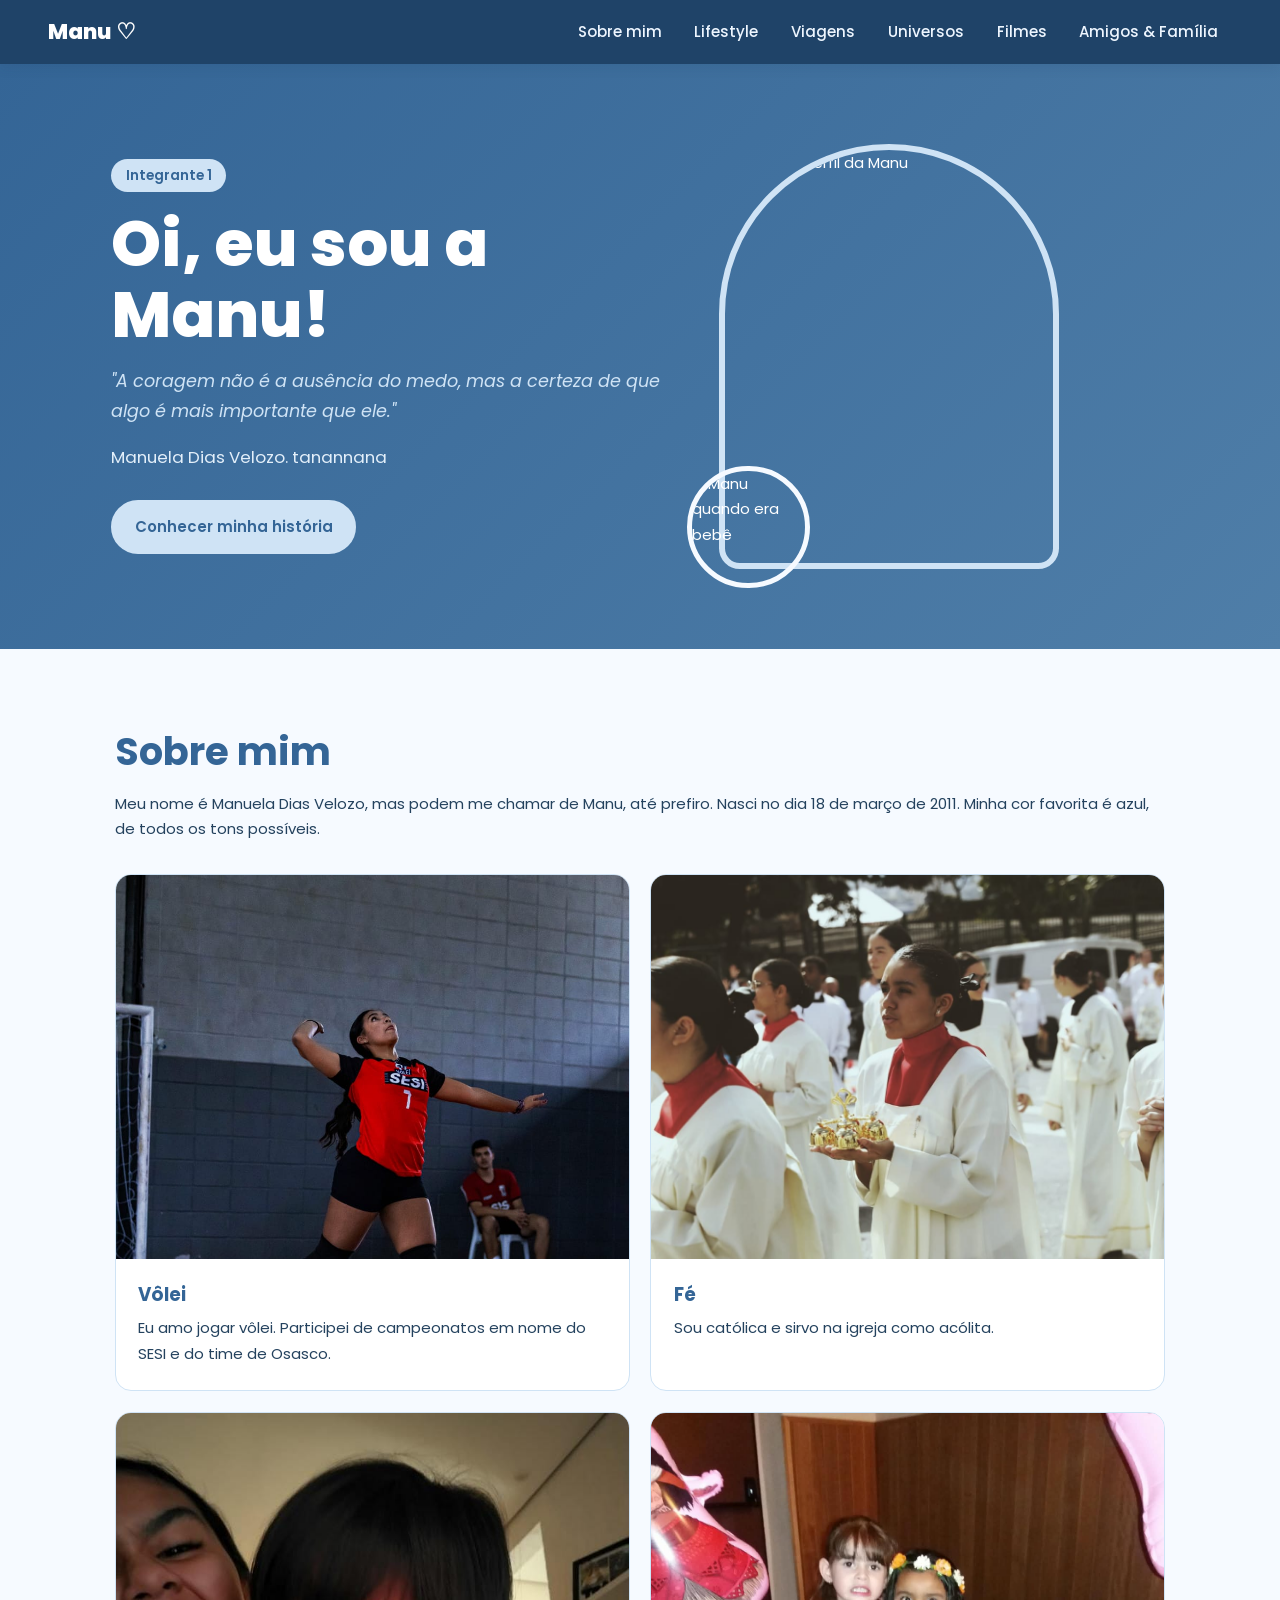
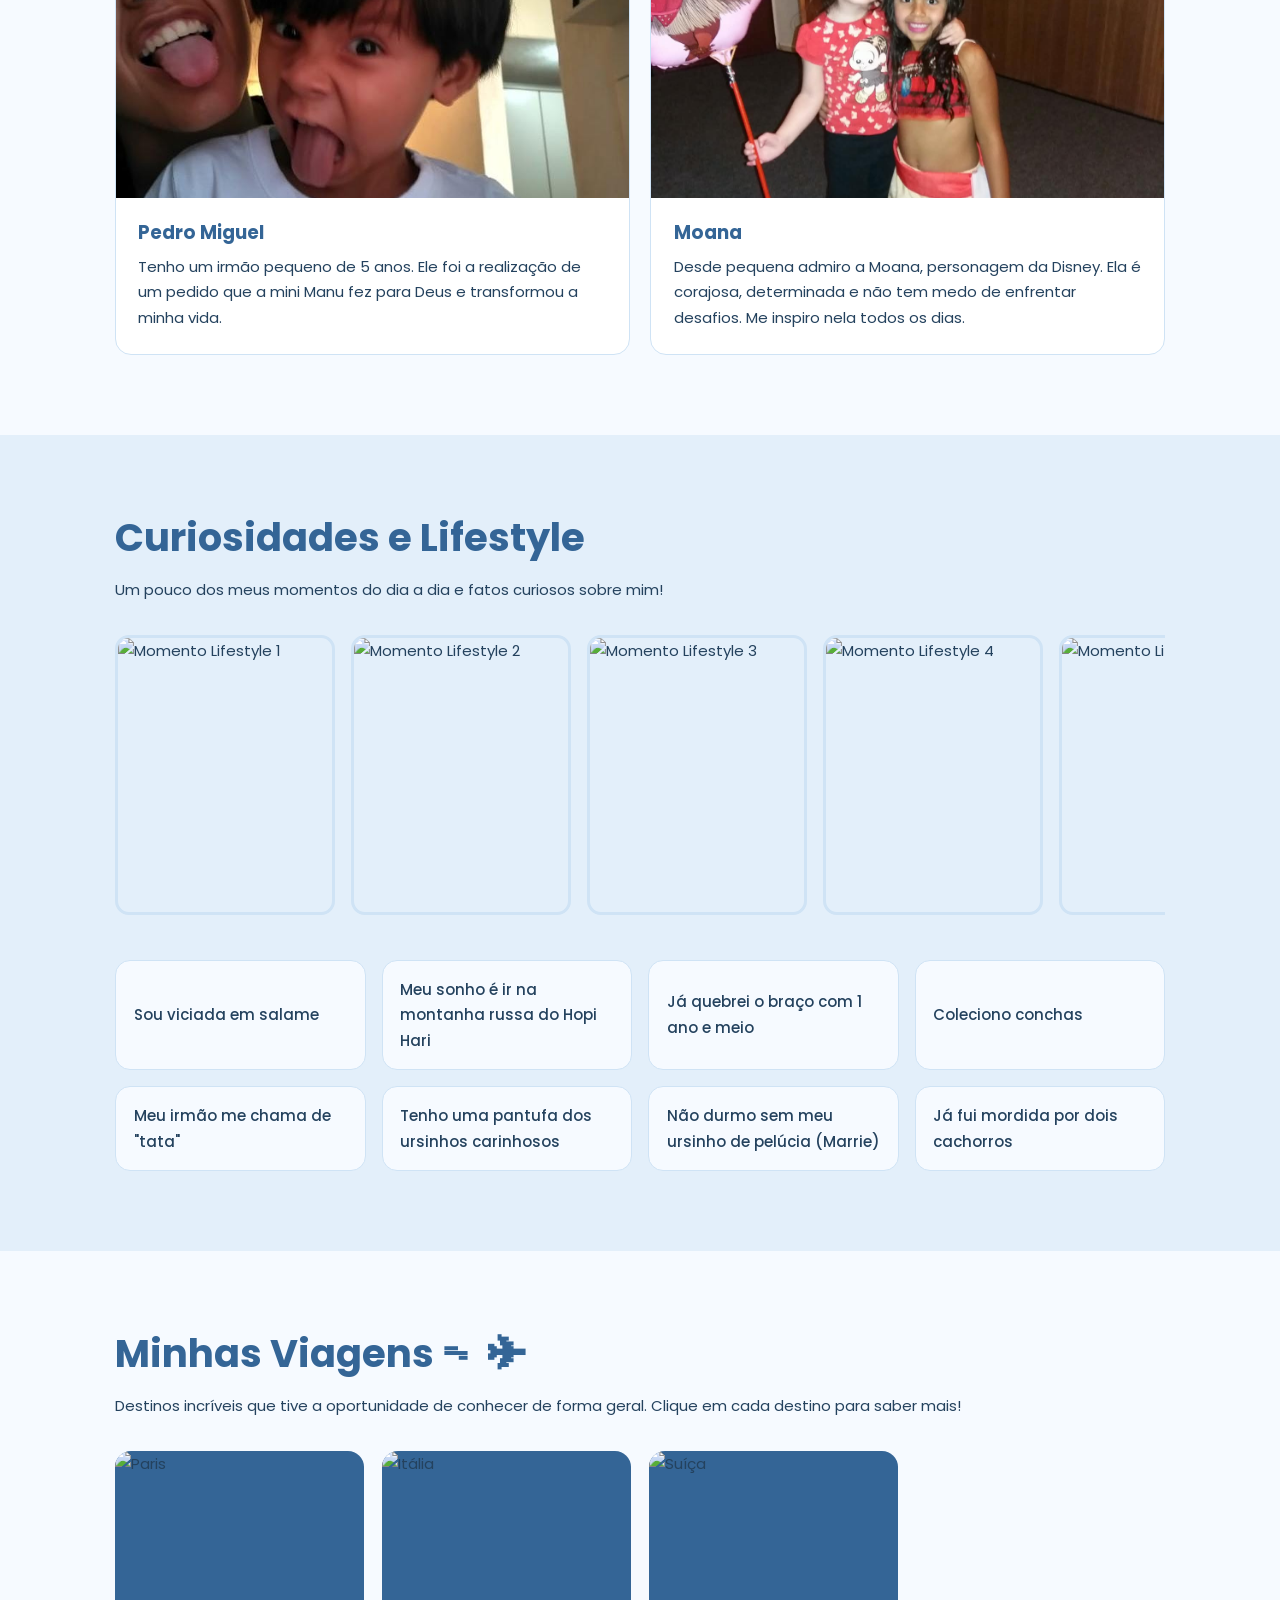
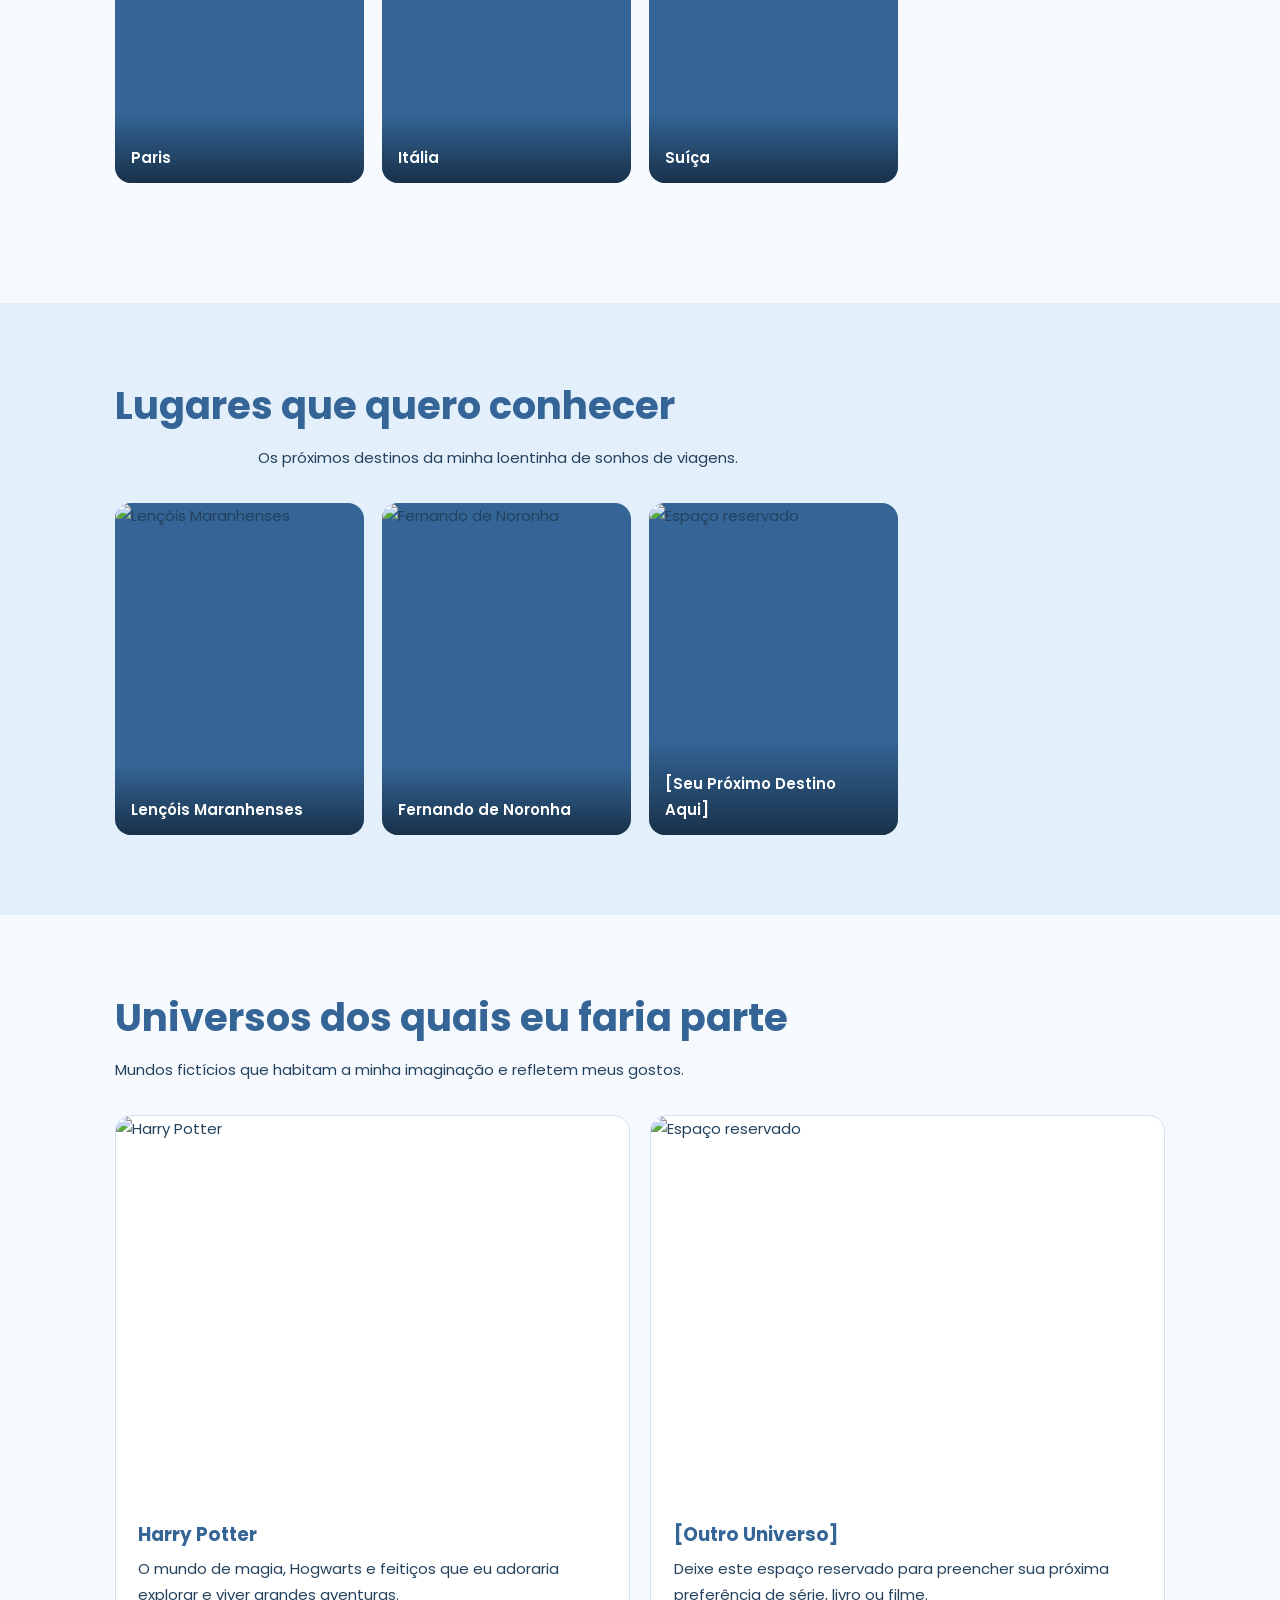
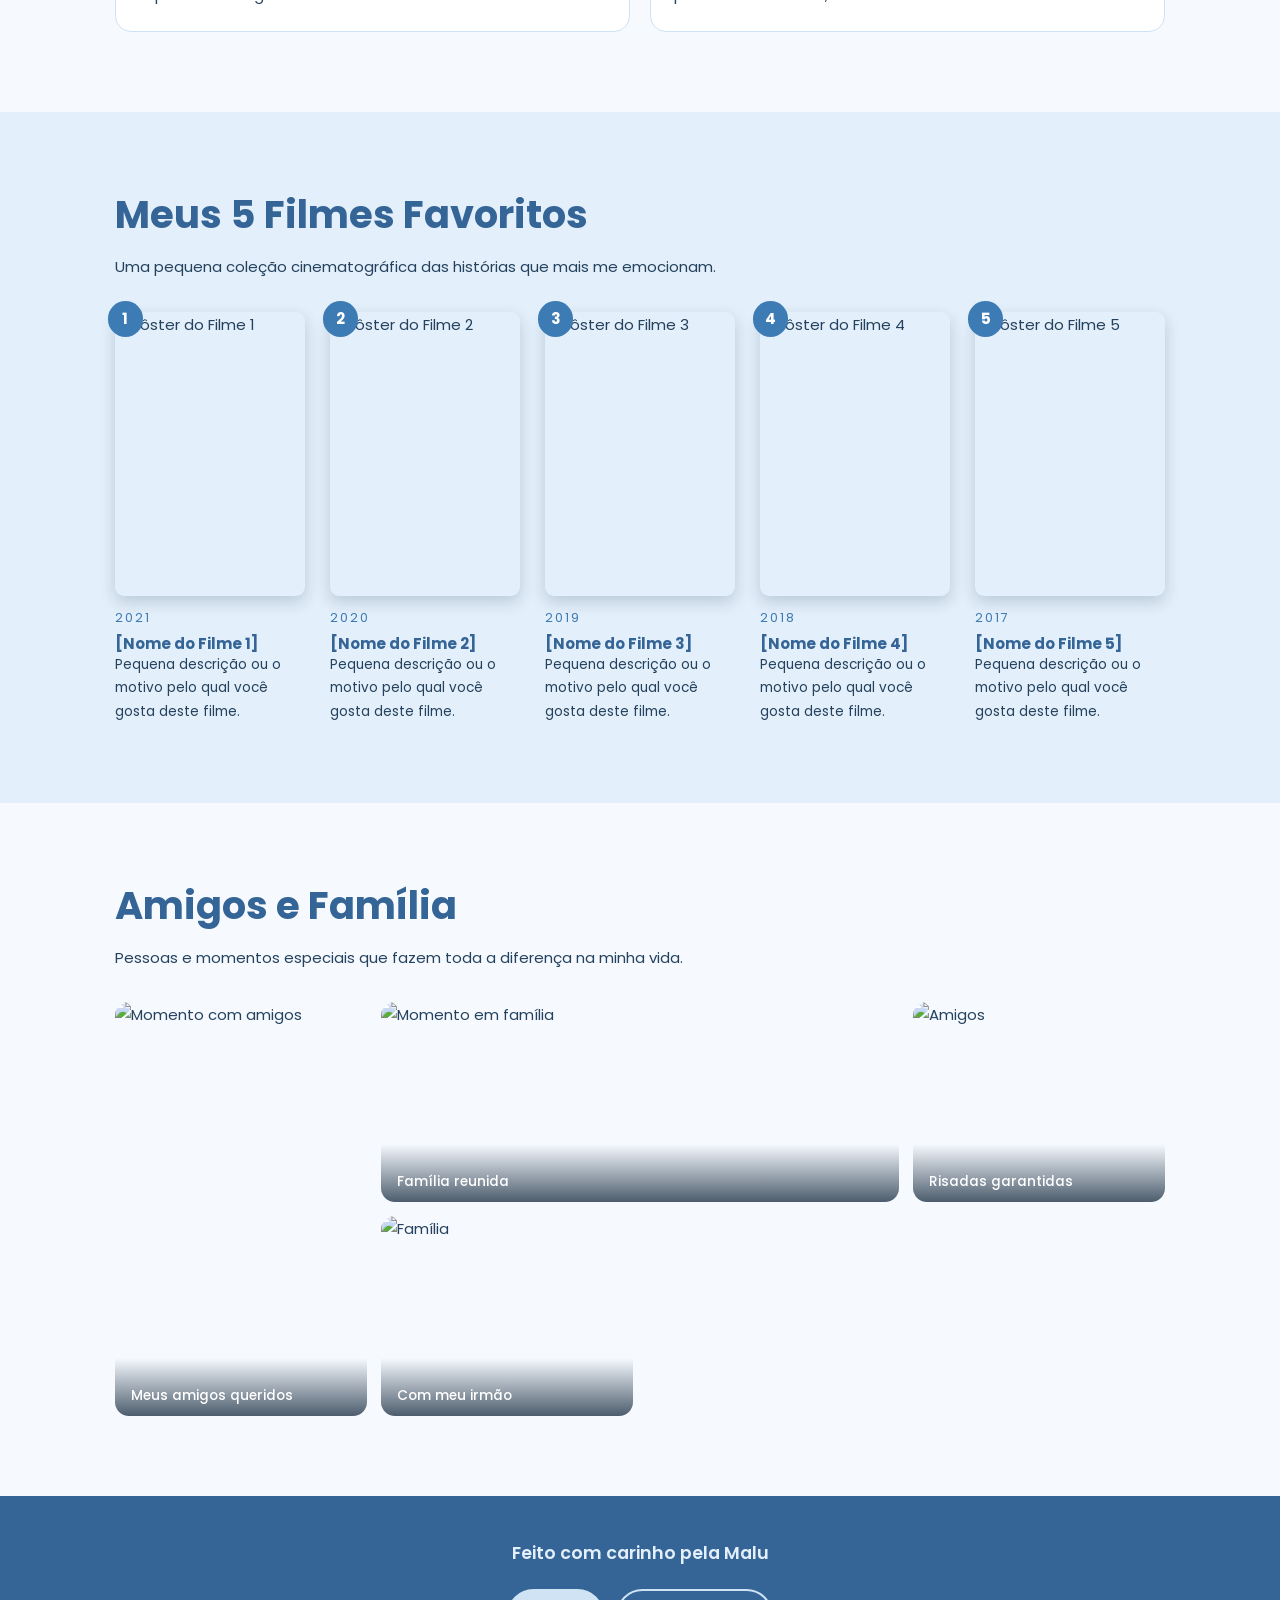
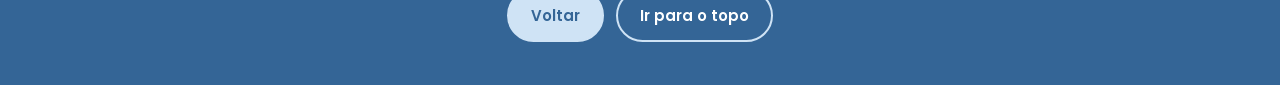
==== manu.html @ 45145fe4 "feat(criando_pagina_manu)" ====
<!DOCTYPE html>
<html lang="pt-br">
<head>
    <meta charset="UTF-8">
    <meta name="viewport" content="width=device-width, initial-scale=1.0">
    <link rel="icon" type="image/x-icon" href="favicon.png"/>
    <title>Manu</title>
    <link rel="preconnect" href="https://fonts.googleapis.com">
    <link rel="preconnect" href="https://fonts.gstatic.com" crossorigin>
    <link href="https://fonts.googleapis.com/css2?family=Poppins:wght@400;500;600;700;800&display=swap" rel="stylesheet">
    <link rel="stylesheet" href="manu.css">
</head>
    
<body>
    
<header class="topo">
    <a class="marca" href="#inicio">Manu ♡</a>
    <nav aria-label="Seções da página">
        <a href="#sobre">Sobre mim</a>
        <a href="#curiosidades">Lifestyle</a>
        <a href="#viagens">Viagens</a>
        <a href="#universos">Universos</a>
        <a href="#filmes">Filmes</a>
        <a href="#familia">Amigos & Família</a>
    </nav>
</header>
    
<main>
    
<!-- INÍCIO — APRESENTAÇÃO -->
<section class="hero" id="inicio">
    <div class="hero-texto">
        <p class="selo">Integrante 1</p>
        <h1>Oi, eu sou a Manu!</h1>
        <p class="frase">"A coragem não é a ausência do medo, mas a certeza de que algo é mais importante que ele."</p>
        <p class="lead">Manuela Dias Velozo. tanannana</p>
        <div class="botoes">
            <a class="btn" href="#sobre">Conhecer minha história</a>
        </div>
    </div>
    <div class="hero-fotos">
        <img class="foto-arco" src="imagens_manu/perfil.jpeg" alt="Foto de perfil da Manu"/>
        <img class="foto-redonda" src="imagens_manu/baby.jpeg" alt="Manu quando era bebê"/>
    </div>
</section>
    
<!-- SOBRE MIM -->
<section id="sobre">
    <h2>Sobre mim</h2>
    <p class="intro">Meu nome é Manuela Dias Velozo, mas podem me chamar de Manu, até prefiro. Nasci no dia 18 de março de 2011. Minha cor favorita é azul, de todos os tons possíveis.</p>
    
    <div class="historias">
        <article class="historia">
            <img src="imagens/volei.jpeg" alt="Manu jogando vôlei" loading="lazy"/>
            <div>
                <h3>Vôlei</h3>
                <p>Eu amo jogar vôlei. Participei de campeonatos em nome do SESI e do time de Osasco.</p>
            </div>
        </article>
    
        <article class="historia">
            <img src="imagens/pastoral.jpeg" alt="Manu na igreja" loading="lazy"/>
            <div>
                <h3>Fé</h3>
                <p>Sou católica e sirvo na igreja como acólita.</p>
            </div>
        </article>
    
        <article class="historia">
            <img src="imagens/pedro.jpeg" alt="Pedro Miguel, irmão da Manu" loading="lazy"/>
            <div>
                <h3>Pedro Miguel</h3>
                <p>Tenho um irmão pequeno de 5 anos. Ele foi a realização de um pedido que a mini Manu fez para Deus e transformou a minha vida.</p>
            </div>
        </article>
    
        <article class="historia">
            <img src="imagens/moana.jpeg" alt="Moana, personagem da Disney" loading="lazy"/>
            <div>
                <h3>Moana</h3>
                <p>Desde pequena admiro a Moana, personagem da Disney. Ela é corajosa, determinada e não tem medo de enfrentar desafios. Me inspiro nela todos os dias.</p>
            </div>
        </article>
    </div>
</section>
    
<!-- CURIOSIDADES E LIFESTYLE -->
<section id="curiosidades" class="faixa">
    <h2>Curiosidades e Lifestyle</h2>
    <p class="intro">Um pouco dos meus momentos do dia a dia e fatos curiosos sobre mim!</p>

    <!-- Galeria estilo faixa horizontal espontânea -->
    <div class="faixa-lifestyle">
        <img src="imagens/lifestyle/foto1.jpeg" alt="Momento Lifestyle 1" loading="lazy">
        <img src="imagens/lifestyle/foto2.jpeg" alt="Momento Lifestyle 2" loading="lazy">
        <img src="imagens/lifestyle/foto3.jpeg" alt="Momento Lifestyle 3" loading="lazy">
        <img src="imagens/lifestyle/foto4.jpeg" alt="Momento Lifestyle 4" loading="lazy">
        <img src="imagens/lifestyle/foto5.jpeg" alt="Momento Lifestyle 5" loading="lazy">
    </div>

    <ul class="curiosidades" style="margin-top: 2rem;">
        <li>Sou viciada em salame</li>
        <li>Meu sonho é ir na montanha russa do Hopi Hari</li>
        <li>Já quebrei o braço com 1 ano e meio</li>
        <li>Coleciono conchas</li>
        <li>Meu irmão me chama de "tata"</li>
        <li>Tenho uma pantufa dos ursinhos carinhosos</li>
        <li>Não durmo sem meu ursinho de pelúcia (Marrie)</li>
        <li>Já fui mordida por dois cachorros</li>
    </ul>
</section>
    
<!-- MINHAS VIAGENS -->
<section id="viagens">
    <h2>Minhas Viagens ᯓ ✈︎</h2>
    <p class="intro">Destinos incríveis que tive a oportunidade de conhecer de forma geral. Clique em cada destino para saber mais!</p>

    <div class="p-quero" style="display: grid; margin-bottom: 2.5rem;">
        <a class="lugar" href="https://pt.wikipedia.org/wiki/Paris" target="_blank" rel="noopener">
            <img src="imagens/viagens/paris.jpeg" alt="Paris" loading="lazy"/>
            <span>Paris</span>
        </a>
        <a class="lugar" href="https://pt.wikipedia.org/wiki/It%C3%A1lia" target="_blank" rel="noopener">
            <img src="imagens/viagens/italia.jpeg" alt="Itália" loading="lazy"/>
            <span>Itália</span>
        </a>
        <a class="lugar" href="https://pt.wikipedia.org/wiki/Su%C3%AD%C3%A7a" target="_blank" rel="noopener">
            <img src="imagens/viagens/suica.jpeg" alt="Suíça" loading="lazy"/>
            <span>Suíça</span>
        </a>
    </div>
</section>

<!-- LUGARES QUE QUERO CONHECER -->
<section id="desejos" class="faixa">
    <h2>Lugares que quero conhecer</h2>
    <p class="intro">Os próximos destinos da minha loentinha de sonhos de viagens.</p>

    <div class="p-quero" style="display: grid;">
        <a class="lugar" href="https://www.penaestrada.blog.br/onde-ficar-nos-lencois-maranhenses/" target="_blank" rel="noopener">
            <img src="https://www.penaestrada.blog.br/wp-content/webp-express/webp-images/uploads/2017/09/lencois-maranhenses.jpg.webp" alt="Lençóis Maranhenses" loading="lazy"/>
            <span>Lençóis Maranhenses</span>
        </a>
        <a class="lugar" href="https://pt.wikipedia.org/wiki/Fernando_de_Noronha" target="_blank" rel="noopener">
            <img src="https://blog.atalaianoronha.com.br/assets/uploads/2018/12/istock-1302338178-1-1024x683.jpg" alt="Fernando de Noronha" loading="lazy"/>
            <span>Fernando de Noronha</span>
        </a>
        <!-- Espaço reservado para novos lugares desejados -->
        <a class="lugar" href="#" target="_blank" rel="noopener">
            <img src="imagens/placeholder.jpeg" alt="Espaço reservado" loading="lazy"/>
            <span>[Seu Próximo Destino Aqui]</span>
        </a>
    </div>
</section>

<!-- UNIVERSOS DOS QUAIS EU FARIA PARTE -->
<section id="universos">
    <h2>Universos dos quais eu faria parte</h2>
    <p class="intro">Mundos fictícios que habitam a minha imaginação e refletem meus gostos.</p>

    <div class="historias">
        <article class="historia">
            <img src="imagens/universos/harrypotter.jpeg" alt="Harry Potter" loading="lazy"/>
            <div>
                <h3>Harry Potter</h3>
                <p>O mundo de magia, Hogwarts e feitiços que eu adoraria explorar e viver grandes aventuras.</p>
            </div>
        </article>
        <!-- Espaço reservado para outro universo -->
        <article class="historia">
            <img src="imagens/placeholder.jpeg" alt="Espaço reservado" loading="lazy"/>
            <div>
                <h3>[Outro Universo]</h3>
                <p>Deixe este espaço reservado para preencher sua próxima preferência de série, livro ou filme.</p>
            </div>
        </article>
    </div>
</section>

<!-- MEUS CINCO FILMES FAVORITOS -->
<section id="filmes" class="faixa">
    <h2>Meus 5 Filmes Favoritos</h2>
    <p class="intro">Uma pequena coleção cinematográfica das histórias que mais me emocionam.</p>

    <ol class="filmes">
        <li>
            <img src="https://m.media-amazon.com/images/I/61y5iLUKS3L.jpg" alt="Pôster do Filme 1" loading="lazy"/>
            <em>2021</em>
            <strong>[Nome do Filme 1]</strong>
            <p>Pequena descrição ou o motivo pelo qual você gosta deste filme.</p>
        </li>
        <li>
            <img src="https://m.media-amazon.com/images/I/813WvRoZ0HL._UF1000,1000_QL80_.jpg" alt="Pôster do Filme 2" loading="lazy"/>
            <em>2020</em>
            <strong>[Nome do Filme 2]</strong>
            <p>Pequena descrição ou o motivo pelo qual você gosta deste filme.</p>
        </li>
        <li>
            <img src="https://m.media-amazon.com/images/I/91r5G8RxqfL.jpg" alt="Pôster do Filme 3" loading="lazy"/>
            <em>2019</em>
            <strong>[Nome do Filme 3]</strong>
            <p>Pequena descrição ou o motivo pelo qual você gosta deste filme.</p>
        </li>
        <li>
            <img src="https://m.media-amazon.com/images/I/81w-GCfqtjL._AC_UF1000,1000_QL80_.jpg" alt="Pôster do Filme 4" loading="lazy"/>
            <em>2018</em>
            <strong>[Nome do Filme 4]</strong>
            <p>Pequena descrição ou o motivo pelo qual você gosta deste filme.</p>
        </li>
        <li>
            <img src="https://m.media-amazon.com/images/I/81ql6xkkliL._AC_UF1000,1000_QL80_.jpg" alt="Pôster do Filme 5" loading="lazy"/>
            <em>2017</em>
            <strong>[Nome do Filme 5]</strong>
            <p>Pequena descrição ou o motivo pelo qual você gosta deste filme.</p>
        </li>
    </ol>
</section>

<!-- MEUS AMIGOS E MINHA FAMÍLIA -->
<section id="familia">
    <h2>Amigos e Família</h2>
    <p class="intro">Pessoas e momentos especiais que fazem toda a diferença na minha vida.</p>

    <div class="galeria">
        <figure class="alta">
            <img src="imagens/familia/amigos1.jpeg" alt="Momento com amigos" loading="lazy">
            <figcaption>Meus amigos queridos</figcaption>
        </figure>
        <figure class="larga">
            <img src="imagens/familia/familia1.jpeg" alt="Momento em família" loading="lazy">
            <figcaption>Família reunida</figcaption>
        </figure>
        <figure>
            <img src="imagens/familia/amigos2.jpeg" alt="Amigos" loading="lazy">
            <figcaption>Risadas garantidas</figcaption>
        </figure>
        <figure>
            <img src="imagens/familia/familia2.jpeg" alt="Família" loading="lazy">
            <figcaption>Com meu irmão</figcaption>
        </figure>
    </div>
</section>
    
</main>
    
<footer class="rodape">
    <p>Feito com carinho pela Malu</p>
    <div class="botoes">
        <a class="btn" href="index.html">Voltar</a>
        <a class="btn btn-claro" href="#inicio">Ir para o topo</a>
    </div>
</footer>
    
</body>
</html>
---- manu.css ----
/* ===== Cores e configurações gerais ===== */
/* Para mudar as cores do site, edite só as variáveis abaixo */
:root {
    --azul-escuro: #346596;
    --azul: #3d7bb5;
    --azul-medio: #8fbbe3;
    --azul-claro: #e3effa;
    --fundo: #f6faff;
    --branco: #ffffff;
    --texto: #24425e;
    --detalhe: #cfe3f5;
    --areia: #e9c9b0;
}

* {
    box-sizing: border-box;
    margin: 0;
    padding: 0;
}

html {
    scroll-behavior: smooth;
    scroll-padding-top: 85px;
}

body {
    font-family: "Poppins", sans-serif;
    font-size: 15px;
    line-height: 1.7;
    color: var(--texto);
    background: var(--fundo);
}

img {
    display: block;
    max-width: 100%;
}

a {
    color: inherit;
}

:focus-visible {
    outline: 3px solid var(--azul);
    outline-offset: 3px;
}

/* ===== Menu do topo ===== */
.topo {
    position: sticky;
    top: 0;
    z-index: 10;
    display: flex;
    justify-content: space-between;
    align-items: center;
    gap: 1rem;
    flex-wrap: wrap;
    padding: .8rem clamp(1rem, 5vw, 3rem);
    background: rgba(22, 60, 98, 0.96);
    box-shadow: 0 3px 12px rgba(31, 61, 92, .12);
}

.marca {
    font-weight: 800;
    font-size: 1.35rem;
    color: var(--branco);
    text-decoration: none;
}

.topo nav {
    display: flex;
    gap: .35rem;
    flex-wrap: wrap;
}

.topo nav a {
    color: #eef6ff;
    text-decoration: none;
    font-weight: 500;
    padding: .4rem .85rem;
    border-radius: 999px;
    transition: background .2s, color .2s;
}

.topo nav a:hover {
    background: var(--azul-claro);
    color: var(--azul-escuro);
}

/* ===== Estrutura das seções ===== */
section {
    padding: clamp(3rem, 7vw, 5rem) clamp(1rem, 6vw, 4rem);
}

section > * {
    max-width: 1050px;
    margin-left: auto;
    margin-right: auto;
}

h2 {
    color: var(--azul-escuro);
    font-size: clamp(1.8rem, 4vw, 2.4rem);
    line-height: 1.2;
    margin-bottom: 1rem;
    font-weight: 700;
}

h3 {
    color: var(--azul-escuro);
    font-size: 1.15rem;
    margin-bottom: .35rem;
}

.intro {
    max-width: 85ch;
    margin-bottom: 2rem;
}

.faixa {
    background: var(--azul-claro);
}

/* ===== Botões ===== */
.botoes {
    display: flex;
    gap: .8rem;
    flex-wrap: wrap;
}

.btn {
    display: inline-block;
    text-decoration: none;
    font-weight: 600;
    padding: .75rem 1.35rem;
    border-radius: 999px;
    background: var(--azul);
    color: var(--branco);
    border: 2px solid var(--azul);
    transition: transform .15s, background .2s, color .2s;
}

.btn:hover {
    background: var(--azul-escuro);
    border-color: var(--azul-escuro);
    transform: translateY(-2px);
}

.btn:active {
    transform: translateY(0);
}

.btn-claro {
    background: transparent;
    color: var(--branco);
    border-color: var(--detalhe);
}

.btn-claro:hover {
    background: var(--branco);
    color: var(--azul-escuro);
    border-color: var(--branco);
}

/* ===== Apresentação inicial ===== */
.hero {
    display: grid;
    grid-template-columns: 1.1fr .9fr;
    align-items: center;
    gap: 3rem;
    max-width: none;
    background: linear-gradient(135deg, var(--azul-escuro), #4f7ea8);
    color: var(--branco);
    min-height: 470px;
}

.hero > * {
    margin: 0;
    max-width: none;
}

.hero-texto {
    max-width: 560px;
    margin-left: auto;
}

.selo {
    display: inline-block;
    font-weight: 600;
    font-size: .85rem;
    background: var(--detalhe);
    color: var(--azul-escuro);
    padding: .3rem .9rem;
    border-radius: 999px;
    margin-bottom: 1rem;
}

.hero h1 {
    font-size: clamp(2.4rem, 6vw, 4rem);
    font-weight: 800;
    line-height: 1.12;
    margin-bottom: 1rem;
}

.frase {
    font-size: 1.1rem;
    font-style: italic;
    margin-bottom: 1rem;
    color: var(--detalhe);
}

.lead {
    font-size: 1.05rem;
    color: #e3effa;
    margin-bottom: 1.8rem;
    max-width: 48ch;
}

.hero .btn {
    background: var(--detalhe);
    border-color: var(--detalhe);
    color: var(--azul-escuro);
}

.hero .btn:hover {
    background: var(--branco);
    border-color: var(--branco);
}

.hero-fotos {
    position: relative;
    width: min(100%, 340px);
    margin-right: auto;
}

.foto-arco {
    width: 100%;
    aspect-ratio: 4 / 5;
    object-fit: cover;
    border-radius: 180px 180px 22px 22px;
    border: 6px solid var(--detalhe);
}

.foto-redonda {
    position: absolute;
    left: -2rem;
    bottom: -1.2rem;
    width: 36%;
    aspect-ratio: 1;
    object-fit: cover;
    border-radius: 50%;
    border: 5px solid var(--fundo);
    transition: transform .3s;
}

.foto-redonda:hover {
    transform: scale(1.12) rotate(-4deg);
}

/* ===== Quem sou eu ===== */

#sobre h2 {
    text-align: left;
}

#sobre .intro {
    max-width: 1050px;
    margin: 0 auto 2rem;
}

#universos h2 {
    text-align: left;
}

#universos .intro {
    max-width: 1050px;
    margin: 0 auto 2rem;
}

.historias {
    display: grid;
    grid-template-columns: repeat(2, 1fr);
    gap: 1.3rem;
}

.historia {
    display: flex;
    flex-direction: column;
    background: var(--branco);
    border-radius: 16px;
    overflow: hidden;
    border: 1px solid var(--detalhe);
    transition: transform .2s, box-shadow .2s;
}

.historia:hover {
    transform: translateY(-4px);
    box-shadow: 0 9px 22px rgba(31, 61, 92, .12);
}

.historia img {
    width: 100%;
    aspect-ratio: 4 / 3;
    object-fit: cover;
    object-position: center 30%;
}

.historia div {
    padding: 1.2rem 1.4rem 1.5rem;
}

/* ===== Curiosidades ===== */

#curiosidades h2 {
    text-align: left;
}

#curiosidades .intro {
    max-width: 1050px;
    margin: 0 auto 2rem;
}

.curiosidades {
    list-style: none;
    display: grid;
    grid-template-columns: repeat(auto-fit, minmax(230px, 1fr));
    gap: 1rem;
}

.curiosidades li {
    display: flex;
    align-items: center;
    gap: .8rem;
    background: var(--fundo);
    border: 1px solid var(--detalhe);
    border-radius: 15px;
    padding: 1rem 1.1rem;
    font-weight: 500;
    transition: transform .2s, background .2s;
}

.curiosidades li:hover {
    transform: translateY(-3px);
    background: var(--branco);
}

.curiosidades span {
    font-size: 1.5rem;
    line-height: 1;
}

/* ===== Lifestyle (Faixa horizontal rolável) ===== */
.faixa-lifestyle {
    display: flex;
    gap: 1rem;
    overflow-x: auto;
    padding-bottom: .8rem;
    scroll-snap-type: x mandatory;
}

.faixa-lifestyle img {
    flex: 0 0 220px;
    height: 280px;
    object-fit: cover;
    border-radius: 14px;
    border: 3px solid var(--detalhe);
    scroll-snap-align: start;
    transition: transform .3s;
}

.faixa-lifestyle img:hover {
    transform: scale(1.03);
}

/* ===== Lugares e Viagens ===== */

#viagens h2 {
    text-align: left;
}

#viagens .intro {
    max-width: 1050px;
    margin: 0 auto 2rem;
}

.p-quero {
    display: grid;
    grid-template-columns: repeat(auto-fill, minmax(210px, 1fr));
    gap: 1.1rem;
}

.lugar {
    position: relative;
    overflow: hidden;
    aspect-ratio: 3 / 4;
    border-radius: 16px;
    background: var(--azul-escuro);
    text-decoration: none;
}

.lugar img {
    width: 100%;
    height: 100%;
    object-fit: cover;
    transition: transform .4s;
}

.lugar span {
    position: absolute;
    left: 0;
    right: 0;
    bottom: 0;
    padding: 2rem 1rem .8rem;
    background: linear-gradient(transparent, rgba(20, 40, 60, .85));
    color: var(--branco);
    font-weight: 600;
}

.lugar:hover img {
    transform: scale(1.08);
}

/* ===== Filmes ===== */

#filmes h2 {
    text-align: left;
}

#filmes .intro {
    max-width: 1050px;
    margin: 0 auto 2rem;
}

.filmes {
    list-style: none;
    counter-reset: filme;
    display: grid;
    grid-template-columns: repeat(auto-fit, minmax(170px, 1fr));
    gap: 1.6rem;
}

.filmes li {
    counter-increment: filme;
    position: relative;
}

.filmes li::before {
    content: counter(filme);
    position: absolute;
    top: -.65rem;
    left: -.45rem;
    z-index: 2;
    width: 2.2rem;
    height: 2.2rem;
    display: grid;
    place-items: center;
    background: var(--azul);
    color: var(--branco);
    font-weight: 700;
    border-radius: 50%;
}

.filmes img {
    width: 100%;
    aspect-ratio: 2 / 3;
    object-fit: cover;
    border-radius: 9px;
    margin-bottom: .7rem;
    box-shadow: 0 6px 15px rgba(31, 61, 92, .2);
    transition: transform .25s, box-shadow .25s;
}

.filmes li:hover img {
    transform: translateY(-6px) rotate(-1deg);
    box-shadow: 0 12px 22px rgba(31, 61, 92, .25);
}

.filmes strong {
    display: block;
    color: var(--azul-escuro);
    line-height: 1.3;
}

.filmes em {
    display: block;
    font-size: .8rem;
    font-style: normal;
    letter-spacing: 2px;
    color: var(--azul);
    margin-bottom: .3rem;
}

.filmes p {
    font-size: .85rem;
}

/* ===== Galeria: amigos e família ===== */

#familia h2 {
    text-align: left;
}

#familia .intro {
    max-width: 1050px;
    margin: 0 auto 2rem;
}

.galeria {
    display: grid;
    grid-template-columns: repeat(4, 1fr);
    grid-auto-rows: 200px;
    grid-auto-flow: dense;
    gap: 14px;
}

.galeria figure {
    position: relative;
    overflow: hidden;
    border-radius: 14px;
}

.galeria .alta  { grid-row: span 2; }
.galeria .larga { grid-column: span 2; }

.galeria img {
    width: 100%;
    height: 100%;
    object-fit: cover;
    transition: transform .5s;
}

.galeria figure:hover img {
    transform: scale(1.05);
}

.galeria figcaption {
    position: absolute;
    left: 0;
    right: 0;
    bottom: 0;
    padding: 1.6rem 1rem .6rem;
    font-size: .85rem;
    font-weight: 500;
    color: var(--branco);
    background: linear-gradient(transparent, rgba(20, 40, 60, .75));
}

/* ===== Rodapé ===== */
.rodape {
    background: var(--azul-escuro);
    color: #e3effa;
    text-align: center;
    padding: 2.7rem 1rem;
}

.rodape p {
    font-size: 1.1rem;
    font-weight: 600;
    margin-bottom: 1.2rem;
}

.rodape .botoes {
    justify-content: center;
}

.rodape .btn {
    background: var(--detalhe);
    border-color: var(--detalhe);
    color: var(--azul-escuro);
}

.rodape .btn:hover {
    background: var(--branco);
    border-color: var(--branco);
}

.rodape .btn-claro {
    background: transparent;
    color: var(--branco);
    border-color: var(--detalhe);
}

.rodape .btn-claro:hover {
    background: var(--branco);
    color: var(--azul-escuro);
}

/* ===== Ajustes para tablet e celular ===== */
@media (max-width: 900px) {
    .galeria {
        grid-template-columns: repeat(3, 1fr);
    }
}

@media (max-width: 760px) {
    .hero {
        grid-template-columns: 1fr;
        text-align: center;
        gap: 3rem;
    }

    .hero-texto {
        margin: 0 auto;
    }

    .lead {
        margin-left: auto;
        margin-right: auto;
    }

    .hero .botoes {
        justify-content: center;
    }

    .hero-fotos {
        margin: 0 auto;
        width: min(80%, 290px);
    }

    .foto-redonda {
        left: -1rem;
    }

    .historias {
        grid-template-columns: 1fr;
    }

    .topo {
        justify-content: center;
    }

    .topo nav {
        justify-content: center;
    }

    .galeria {
        grid-template-columns: repeat(2, 1fr);
        grid-auto-rows: 170px;
    }
}

@media (prefers-reduced-motion: reduce) {
    html {
        scroll-behavior: auto;
    }

    * {
        transition: none !important;
    }
}
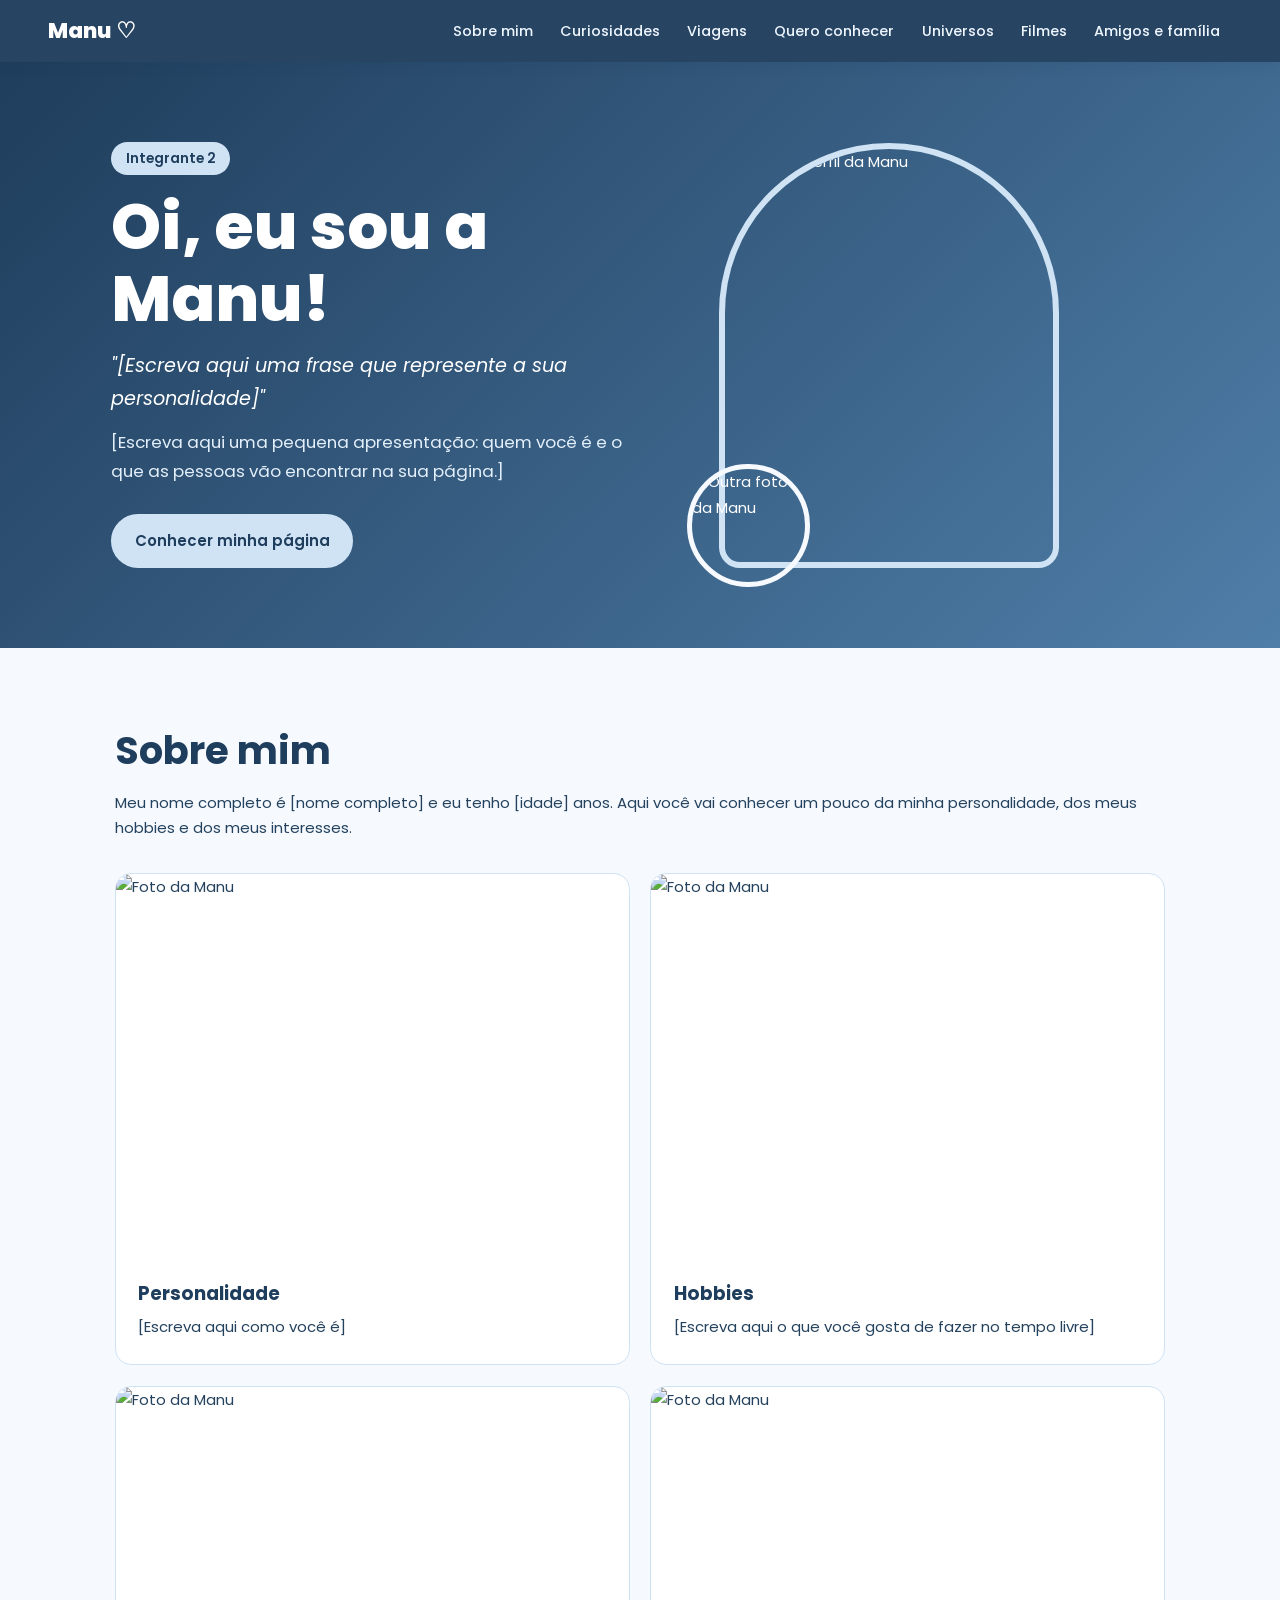
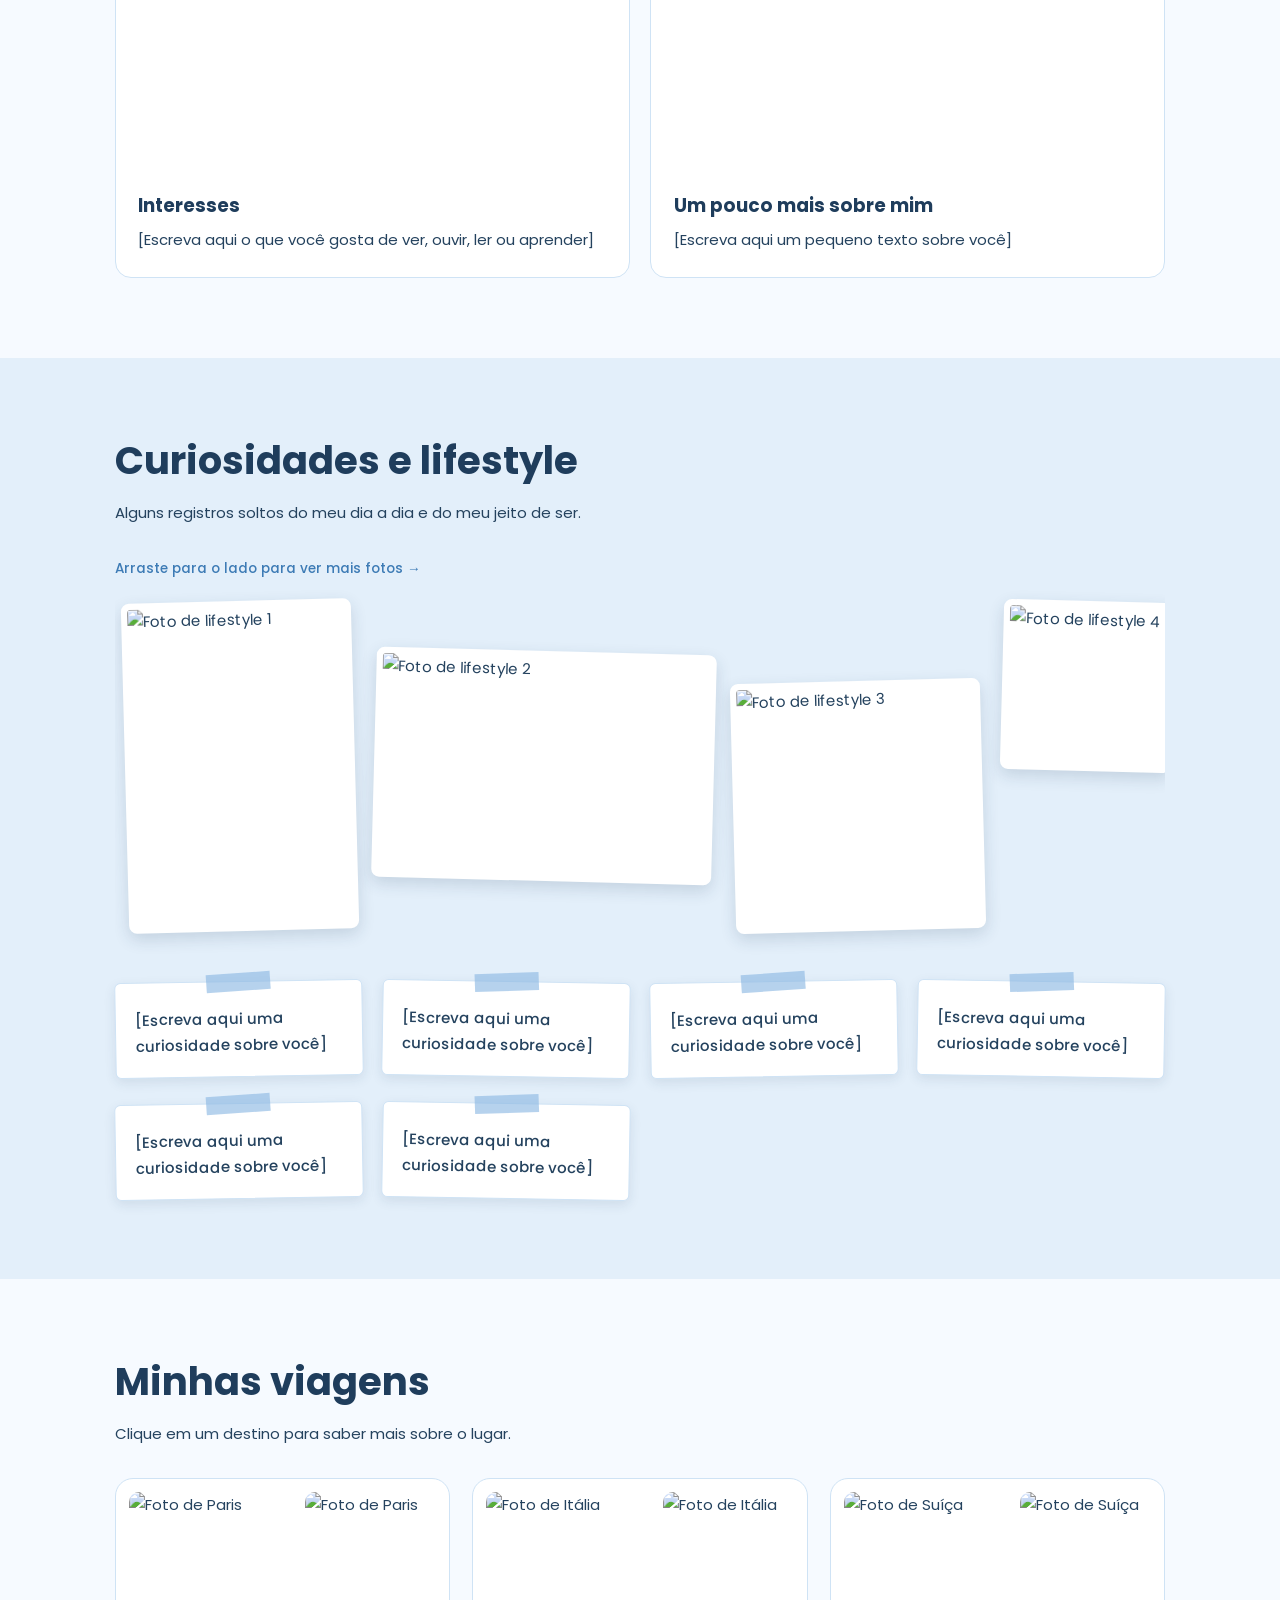
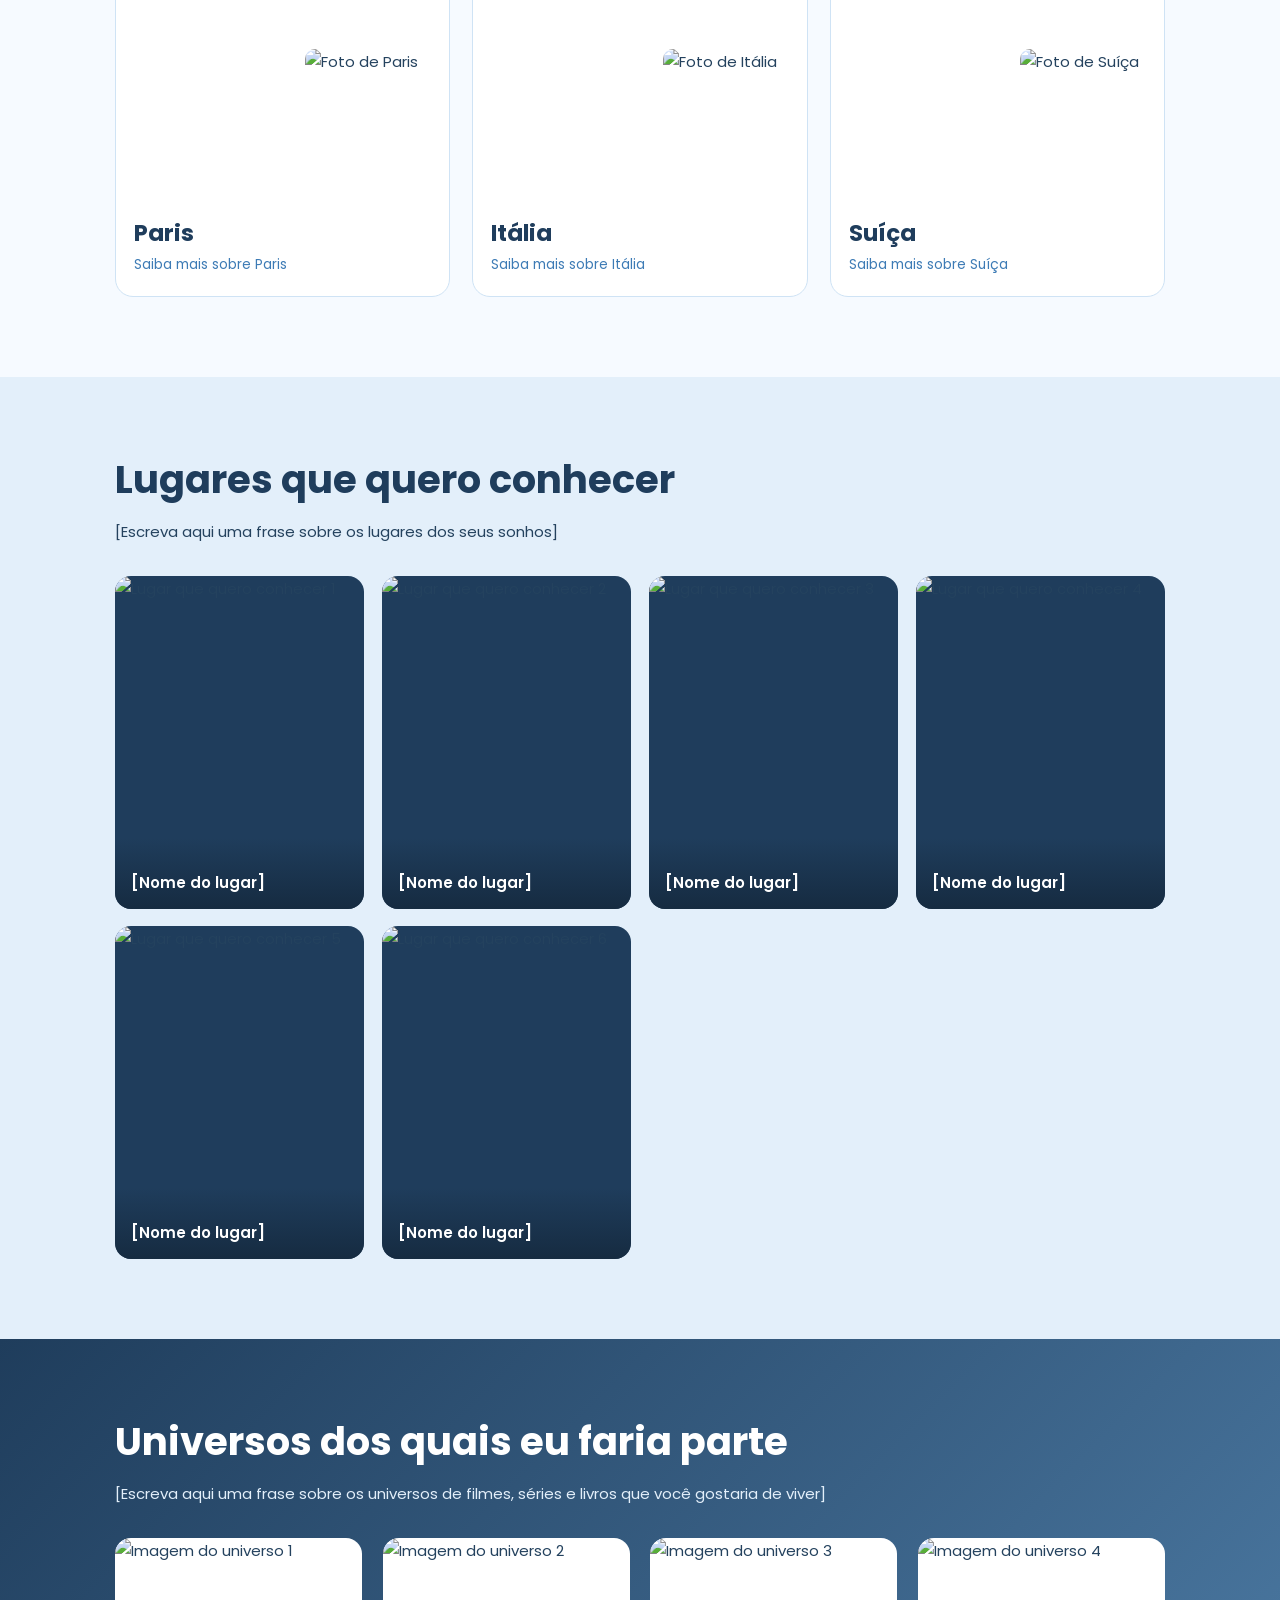
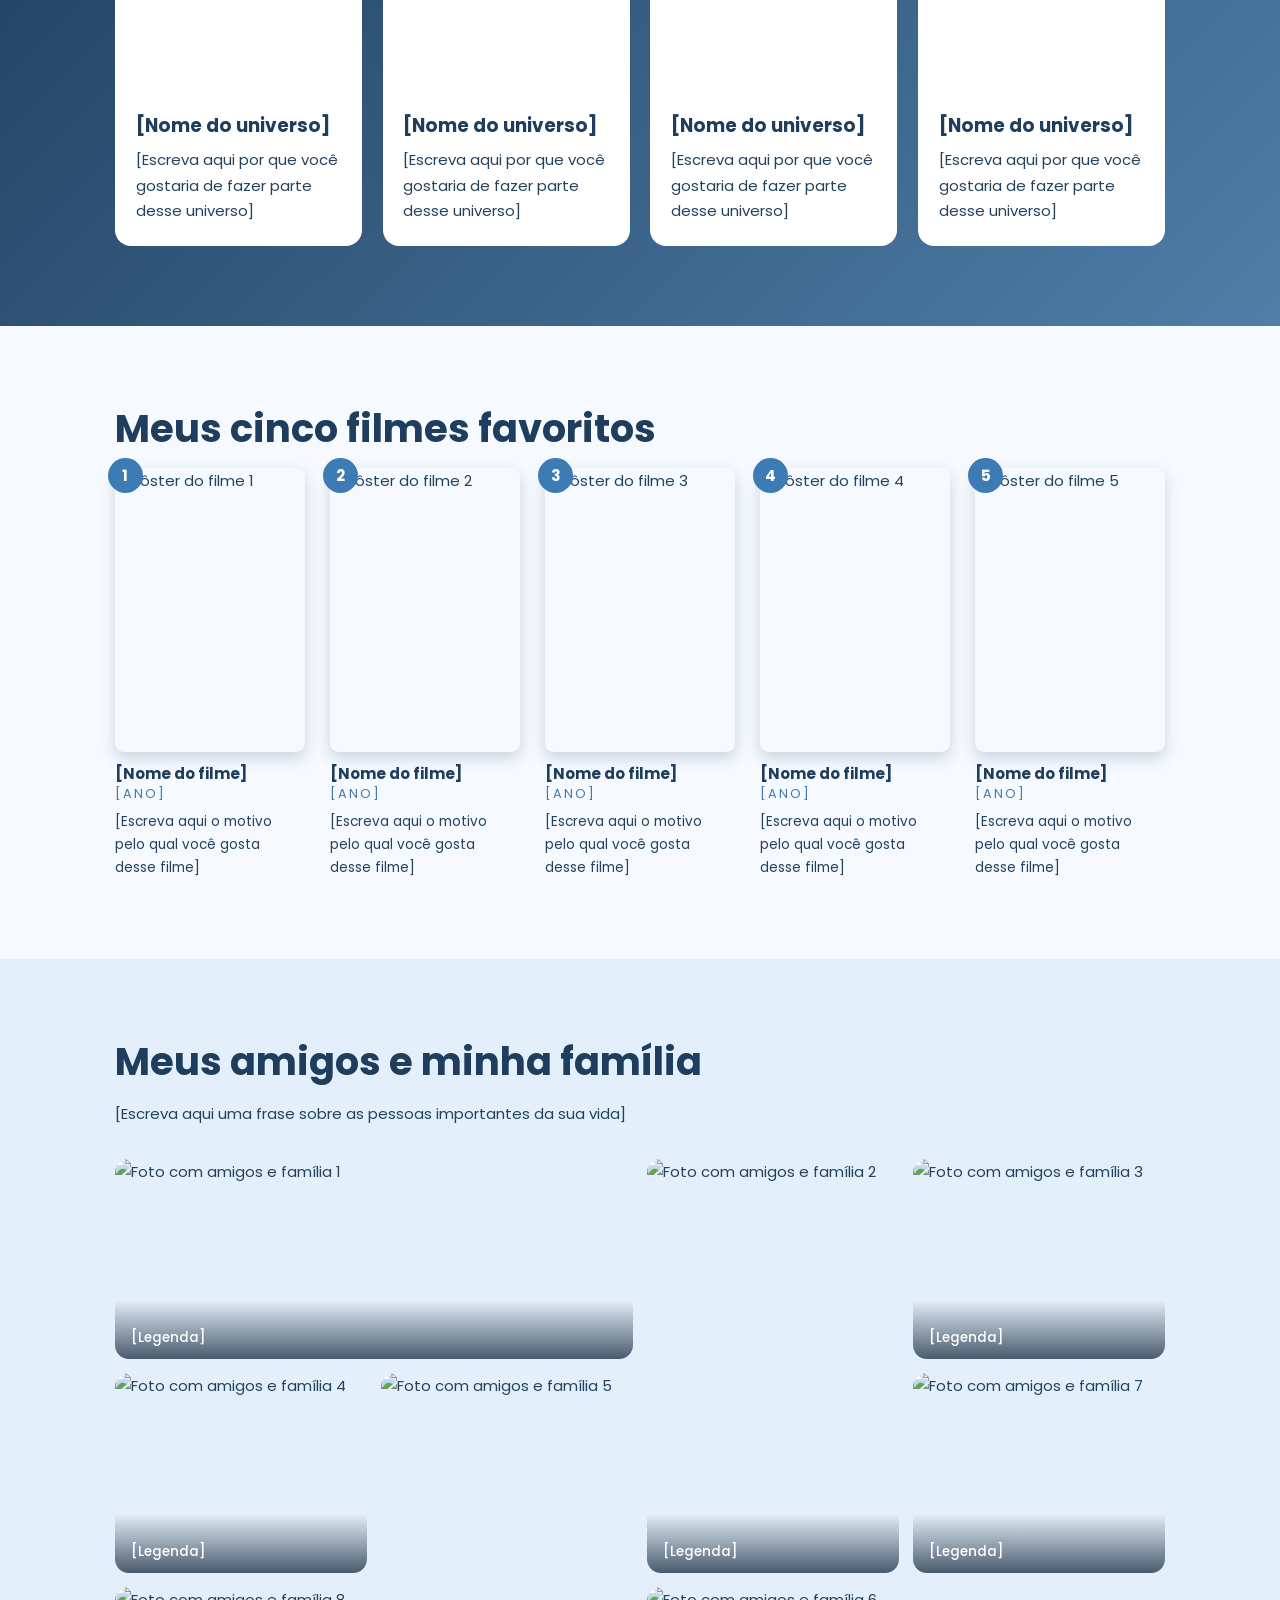
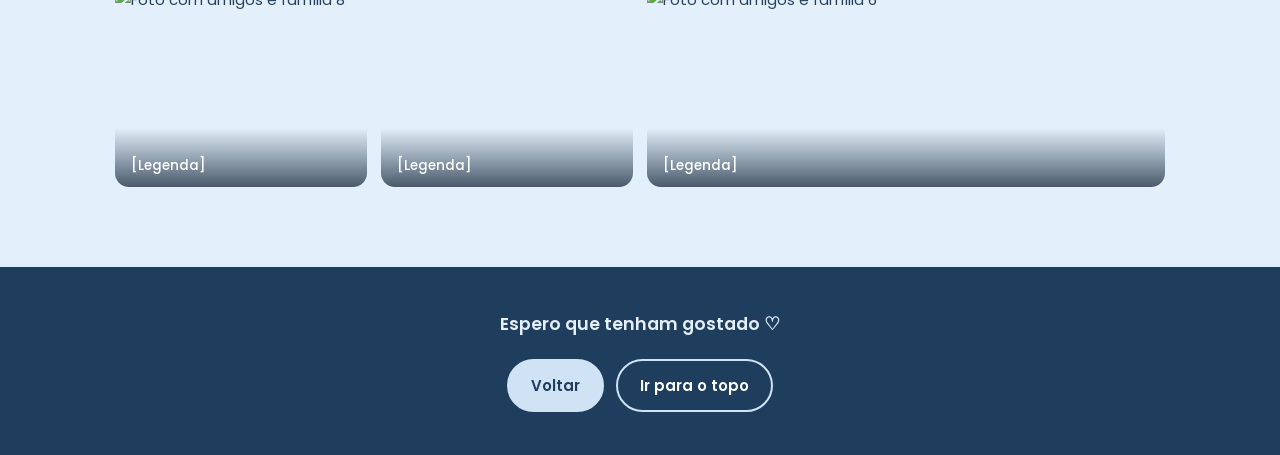
==== commit 26750210: "feat(criando_pagina_pietra)" ====
--- a/manu.html
+++ b/manu.html
@@ -3,253 +3,309 @@
 <head>
     <meta charset="UTF-8">
     <meta name="viewport" content="width=device-width, initial-scale=1.0">
-    <link rel="icon" type="image/x-icon" href="favicon.png"/>
+    <link rel="icon" type="image/x-icon" href="imagens/favicon.png"/>
     <title>Manu</title>
     <link rel="preconnect" href="https://fonts.googleapis.com">
     <link rel="preconnect" href="https://fonts.gstatic.com" crossorigin>
     <link href="https://fonts.googleapis.com/css2?family=Poppins:wght@400;500;600;700;800&display=swap" rel="stylesheet">
     <link rel="stylesheet" href="manu.css">
 </head>
-    
 <body>
-    
+
 <header class="topo">
     <a class="marca" href="#inicio">Manu ♡</a>
     <nav aria-label="Seções da página">
         <a href="#sobre">Sobre mim</a>
-        <a href="#curiosidades">Lifestyle</a>
+        <a href="#curiosidades">Curiosidades</a>
         <a href="#viagens">Viagens</a>
+        <a href="#quero-conhecer">Quero conhecer</a>
         <a href="#universos">Universos</a>
         <a href="#filmes">Filmes</a>
-        <a href="#familia">Amigos & Família</a>
+        <a href="#amigos">Amigos e família</a>
     </nav>
 </header>
-    
+
 <main>
-    
-<!-- INÍCIO — APRESENTAÇÃO -->
+
+<!-- INÍCIO -->
 <section class="hero" id="inicio">
     <div class="hero-texto">
-        <p class="selo">Integrante 1</p>
+        <p class="selo">Integrante 2</p>
         <h1>Oi, eu sou a Manu!</h1>
-        <p class="frase">"A coragem não é a ausência do medo, mas a certeza de que algo é mais importante que ele."</p>
-        <p class="lead">Manuela Dias Velozo. tanannana</p>
+        <p class="frase">"[Escreva aqui uma frase que represente a sua personalidade]"</p>
+        <p class="lead">[Escreva aqui uma pequena apresentação: quem você é e o que as pessoas vão encontrar na sua página.]</p>
         <div class="botoes">
-            <a class="btn" href="#sobre">Conhecer minha história</a>
+            <a class="btn" href="#sobre">Conhecer minha página</a>
         </div>
     </div>
     <div class="hero-fotos">
-        <img class="foto-arco" src="imagens_manu/perfil.jpeg" alt="Foto de perfil da Manu"/>
-        <img class="foto-redonda" src="imagens_manu/baby.jpeg" alt="Manu quando era bebê"/>
-    </div>
-</section>
-    
-<!-- SOBRE MIM -->
+        <img class="foto-arco" src="imagens/manu/perfil.jpeg" alt="Foto de perfil da Manu"/>
+        <img class="foto-redonda" src="imagens/manu/redonda.jpeg" alt="Outra foto da Manu"/>
+    </div>
+</section>
+
+<!-- SOBRE -->
 <section id="sobre">
     <h2>Sobre mim</h2>
-    <p class="intro">Meu nome é Manuela Dias Velozo, mas podem me chamar de Manu, até prefiro. Nasci no dia 18 de março de 2011. Minha cor favorita é azul, de todos os tons possíveis.</p>
-    
+    <p class="intro">Meu nome completo é [nome completo] e eu tenho [idade] anos. Aqui você vai conhecer um pouco da minha personalidade, dos meus hobbies e dos meus interesses.</p>
+
     <div class="historias">
         <article class="historia">
-            <img src="imagens/volei.jpeg" alt="Manu jogando vôlei" loading="lazy"/>
-            <div>
-                <h3>Vôlei</h3>
-                <p>Eu amo jogar vôlei. Participei de campeonatos em nome do SESI e do time de Osasco.</p>
-            </div>
-        </article>
-    
+            <img src="imagens/manu/sobre1.jpeg" alt="Foto da Manu" loading="lazy"/>
+            <div>
+                <h3>Personalidade</h3>
+                <p>[Escreva aqui como você é]</p>
+            </div>
+        </article>
+
         <article class="historia">
-            <img src="imagens/pastoral.jpeg" alt="Manu na igreja" loading="lazy"/>
-            <div>
-                <h3>Fé</h3>
-                <p>Sou católica e sirvo na igreja como acólita.</p>
-            </div>
-        </article>
-    
+            <img src="imagens/manu/sobre2.jpeg" alt="Foto da Manu" loading="lazy"/>
+            <div>
+                <h3>Hobbies</h3>
+                <p>[Escreva aqui o que você gosta de fazer no tempo livre]</p>
+            </div>
+        </article>
+
         <article class="historia">
-            <img src="imagens/pedro.jpeg" alt="Pedro Miguel, irmão da Manu" loading="lazy"/>
-            <div>
-                <h3>Pedro Miguel</h3>
-                <p>Tenho um irmão pequeno de 5 anos. Ele foi a realização de um pedido que a mini Manu fez para Deus e transformou a minha vida.</p>
-            </div>
-        </article>
-    
+            <img src="imagens/manu/sobre3.jpeg" alt="Foto da Manu" loading="lazy"/>
+            <div>
+                <h3>Interesses</h3>
+                <p>[Escreva aqui o que você gosta de ver, ouvir, ler ou aprender]</p>
+            </div>
+        </article>
+
         <article class="historia">
-            <img src="imagens/moana.jpeg" alt="Moana, personagem da Disney" loading="lazy"/>
-            <div>
-                <h3>Moana</h3>
-                <p>Desde pequena admiro a Moana, personagem da Disney. Ela é corajosa, determinada e não tem medo de enfrentar desafios. Me inspiro nela todos os dias.</p>
-            </div>
-        </article>
-    </div>
-</section>
-    
+            <img src="imagens/manu/sobre4.jpeg" alt="Foto da Manu" loading="lazy"/>
+            <div>
+                <h3>Um pouco mais sobre mim</h3>
+                <p>[Escreva aqui um pequeno texto sobre você]</p>
+            </div>
+        </article>
+    </div>
+</section>
+
 <!-- CURIOSIDADES E LIFESTYLE -->
 <section id="curiosidades" class="faixa">
-    <h2>Curiosidades e Lifestyle</h2>
-    <p class="intro">Um pouco dos meus momentos do dia a dia e fatos curiosos sobre mim!</p>
-
-    <!-- Galeria estilo faixa horizontal espontânea -->
-    <div class="faixa-lifestyle">
-        <img src="imagens/lifestyle/foto1.jpeg" alt="Momento Lifestyle 1" loading="lazy">
-        <img src="imagens/lifestyle/foto2.jpeg" alt="Momento Lifestyle 2" loading="lazy">
-        <img src="imagens/lifestyle/foto3.jpeg" alt="Momento Lifestyle 3" loading="lazy">
-        <img src="imagens/lifestyle/foto4.jpeg" alt="Momento Lifestyle 4" loading="lazy">
-        <img src="imagens/lifestyle/foto5.jpeg" alt="Momento Lifestyle 5" loading="lazy">
-    </div>
-
-    <ul class="curiosidades" style="margin-top: 2rem;">
-        <li>Sou viciada em salame</li>
-        <li>Meu sonho é ir na montanha russa do Hopi Hari</li>
-        <li>Já quebrei o braço com 1 ano e meio</li>
-        <li>Coleciono conchas</li>
-        <li>Meu irmão me chama de "tata"</li>
-        <li>Tenho uma pantufa dos ursinhos carinhosos</li>
-        <li>Não durmo sem meu ursinho de pelúcia (Marrie)</li>
-        <li>Já fui mordida por dois cachorros</li>
+    <h2>Curiosidades e lifestyle</h2>
+    <p class="intro">Alguns registros soltos do meu dia a dia e do meu jeito de ser.</p>
+
+    <!-- faixa de fotos: é só rolar para o lado -->
+    <p class="dica">Arraste para o lado para ver mais fotos →</p>
+    <div class="fotos-soltas">
+            <figure class="solta alta"><img src="imagens/manu/lifestyle01.jpeg" alt="Foto de lifestyle 1" loading="lazy"/></figure>
+            <figure class="solta larga"><img src="imagens/manu/lifestyle02.jpeg" alt="Foto de lifestyle 2" loading="lazy"/></figure>
+            <figure class="solta quadrada"><img src="imagens/manu/lifestyle03.jpeg" alt="Foto de lifestyle 3" loading="lazy"/></figure>
+            <figure class="solta pequena"><img src="imagens/manu/lifestyle04.jpeg" alt="Foto de lifestyle 4" loading="lazy"/></figure>
+            <figure class="solta larga"><img src="imagens/manu/lifestyle05.jpeg" alt="Foto de lifestyle 5" loading="lazy"/></figure>
+            <figure class="solta alta"><img src="imagens/manu/lifestyle06.jpeg" alt="Foto de lifestyle 6" loading="lazy"/></figure>
+            <figure class="solta pequena"><img src="imagens/manu/lifestyle07.jpeg" alt="Foto de lifestyle 7" loading="lazy"/></figure>
+            <figure class="solta quadrada"><img src="imagens/manu/lifestyle08.jpeg" alt="Foto de lifestyle 8" loading="lazy"/></figure>
+    </div>
+
+    <!-- curiosidades em forma de bilhetinhos -->
+    <ul class="bilhetes">
+            <li>[Escreva aqui uma curiosidade sobre você]</li>
+            <li>[Escreva aqui uma curiosidade sobre você]</li>
+            <li>[Escreva aqui uma curiosidade sobre você]</li>
+            <li>[Escreva aqui uma curiosidade sobre você]</li>
+            <li>[Escreva aqui uma curiosidade sobre você]</li>
+            <li>[Escreva aqui uma curiosidade sobre você]</li>
     </ul>
 </section>
-    
-<!-- MINHAS VIAGENS -->
+
+<!-- VIAGENS -->
 <section id="viagens">
-    <h2>Minhas Viagens ᯓ ✈︎</h2>
-    <p class="intro">Destinos incríveis que tive a oportunidade de conhecer de forma geral. Clique em cada destino para saber mais!</p>
-
-    <div class="p-quero" style="display: grid; margin-bottom: 2.5rem;">
-        <a class="lugar" href="https://pt.wikipedia.org/wiki/Paris" target="_blank" rel="noopener">
-            <img src="imagens/viagens/paris.jpeg" alt="Paris" loading="lazy"/>
-            <span>Paris</span>
-        </a>
-        <a class="lugar" href="https://pt.wikipedia.org/wiki/It%C3%A1lia" target="_blank" rel="noopener">
-            <img src="imagens/viagens/italia.jpeg" alt="Itália" loading="lazy"/>
-            <span>Itália</span>
-        </a>
-        <a class="lugar" href="https://pt.wikipedia.org/wiki/Su%C3%AD%C3%A7a" target="_blank" rel="noopener">
-            <img src="imagens/viagens/suica.jpeg" alt="Suíça" loading="lazy"/>
-            <span>Suíça</span>
+    <h2>Minhas viagens</h2>
+    <p class="intro">Clique em um destino para saber mais sobre o lugar.</p>
+
+    <div class="destinos">
+        <a class="destino" href="https://pt.wikipedia.org/wiki/Paris" target="_blank" rel="noopener">
+            <div class="colagem">
+                <img src="imagens/manu/paris1.jpeg" alt="Foto de Paris" loading="lazy"/>
+                <img src="imagens/manu/paris2.jpeg" alt="Foto de Paris" loading="lazy"/>
+                <img src="imagens/manu/paris3.jpeg" alt="Foto de Paris" loading="lazy"/>
+            </div>
+            <span class="destino-nome">Paris</span>
+            <span class="destino-link">Saiba mais sobre Paris</span>
+        </a>
+        <a class="destino" href="https://pt.wikipedia.org/wiki/It%C3%A1lia" target="_blank" rel="noopener">
+            <div class="colagem">
+                <img src="imagens/manu/italia1.jpeg" alt="Foto de Itália" loading="lazy"/>
+                <img src="imagens/manu/italia2.jpeg" alt="Foto de Itália" loading="lazy"/>
+                <img src="imagens/manu/italia3.jpeg" alt="Foto de Itália" loading="lazy"/>
+            </div>
+            <span class="destino-nome">Itália</span>
+            <span class="destino-link">Saiba mais sobre Itália</span>
+        </a>
+        <a class="destino" href="https://pt.wikipedia.org/wiki/Su%C3%AD%C3%A7a" target="_blank" rel="noopener">
+            <div class="colagem">
+                <img src="imagens/manu/suica1.jpeg" alt="Foto de Suíça" loading="lazy"/>
+                <img src="imagens/manu/suica2.jpeg" alt="Foto de Suíça" loading="lazy"/>
+                <img src="imagens/manu/suica3.jpeg" alt="Foto de Suíça" loading="lazy"/>
+            </div>
+            <span class="destino-nome">Suíça</span>
+            <span class="destino-link">Saiba mais sobre Suíça</span>
         </a>
     </div>
 </section>
 
 <!-- LUGARES QUE QUERO CONHECER -->
-<section id="desejos" class="faixa">
+<section id="quero-conhecer" class="faixa">
     <h2>Lugares que quero conhecer</h2>
-    <p class="intro">Os próximos destinos da minha loentinha de sonhos de viagens.</p>
-
-    <div class="p-quero" style="display: grid;">
-        <a class="lugar" href="https://www.penaestrada.blog.br/onde-ficar-nos-lencois-maranhenses/" target="_blank" rel="noopener">
-            <img src="https://www.penaestrada.blog.br/wp-content/webp-express/webp-images/uploads/2017/09/lencois-maranhenses.jpg.webp" alt="Lençóis Maranhenses" loading="lazy"/>
-            <span>Lençóis Maranhenses</span>
-        </a>
-        <a class="lugar" href="https://pt.wikipedia.org/wiki/Fernando_de_Noronha" target="_blank" rel="noopener">
-            <img src="https://blog.atalaianoronha.com.br/assets/uploads/2018/12/istock-1302338178-1-1024x683.jpg" alt="Fernando de Noronha" loading="lazy"/>
-            <span>Fernando de Noronha</span>
-        </a>
-        <!-- Espaço reservado para novos lugares desejados -->
-        <a class="lugar" href="#" target="_blank" rel="noopener">
-            <img src="imagens/placeholder.jpeg" alt="Espaço reservado" loading="lazy"/>
-            <span>[Seu Próximo Destino Aqui]</span>
+    <p class="intro">[Escreva aqui uma frase sobre os lugares dos seus sonhos]</p>
+
+    <div class="lugares">
+        <a class="lugar" href="#" target="_blank" rel="noopener">
+            <img src="imagens/manu/quero1.jpeg" alt="Lugar que quero conhecer 1" loading="lazy"/>
+            <span>[Nome do lugar]</span>
+        </a>
+        <a class="lugar" href="#" target="_blank" rel="noopener">
+            <img src="imagens/manu/quero2.jpeg" alt="Lugar que quero conhecer 2" loading="lazy"/>
+            <span>[Nome do lugar]</span>
+        </a>
+        <a class="lugar" href="#" target="_blank" rel="noopener">
+            <img src="imagens/manu/quero3.jpeg" alt="Lugar que quero conhecer 3" loading="lazy"/>
+            <span>[Nome do lugar]</span>
+        </a>
+        <a class="lugar" href="#" target="_blank" rel="noopener">
+            <img src="imagens/manu/quero4.jpeg" alt="Lugar que quero conhecer 4" loading="lazy"/>
+            <span>[Nome do lugar]</span>
+        </a>
+        <a class="lugar" href="#" target="_blank" rel="noopener">
+            <img src="imagens/manu/quero5.jpeg" alt="Lugar que quero conhecer 5" loading="lazy"/>
+            <span>[Nome do lugar]</span>
+        </a>
+        <a class="lugar" href="#" target="_blank" rel="noopener">
+            <img src="imagens/manu/quero6.jpeg" alt="Lugar que quero conhecer 6" loading="lazy"/>
+            <span>[Nome do lugar]</span>
         </a>
     </div>
 </section>
 
 <!-- UNIVERSOS DOS QUAIS EU FARIA PARTE -->
-<section id="universos">
+<section id="universos" class="escura">
     <h2>Universos dos quais eu faria parte</h2>
-    <p class="intro">Mundos fictícios que habitam a minha imaginação e refletem meus gostos.</p>
-
-    <div class="historias">
-        <article class="historia">
-            <img src="imagens/universos/harrypotter.jpeg" alt="Harry Potter" loading="lazy"/>
-            <div>
-                <h3>Harry Potter</h3>
-                <p>O mundo de magia, Hogwarts e feitiços que eu adoraria explorar e viver grandes aventuras.</p>
-            </div>
-        </article>
-        <!-- Espaço reservado para outro universo -->
-        <article class="historia">
-            <img src="imagens/placeholder.jpeg" alt="Espaço reservado" loading="lazy"/>
-            <div>
-                <h3>[Outro Universo]</h3>
-                <p>Deixe este espaço reservado para preencher sua próxima preferência de série, livro ou filme.</p>
-            </div>
-        </article>
-    </div>
-</section>
-
-<!-- MEUS CINCO FILMES FAVORITOS -->
-<section id="filmes" class="faixa">
-    <h2>Meus 5 Filmes Favoritos</h2>
-    <p class="intro">Uma pequena coleção cinematográfica das histórias que mais me emocionam.</p>
-
+    <p class="intro">[Escreva aqui uma frase sobre os universos de filmes, séries e livros que você gostaria de viver]</p>
+
+    <div class="universos">
+        <article class="universo">
+            <img src="imagens/manu/universo1.jpeg" alt="Imagem do universo 1" loading="lazy"/>
+            <div>
+                <h3>[Nome do universo]</h3>
+                <p>[Escreva aqui por que você gostaria de fazer parte desse universo]</p>
+            </div>
+        </article>
+        <article class="universo">
+            <img src="imagens/manu/universo2.jpeg" alt="Imagem do universo 2" loading="lazy"/>
+            <div>
+                <h3>[Nome do universo]</h3>
+                <p>[Escreva aqui por que você gostaria de fazer parte desse universo]</p>
+            </div>
+        </article>
+        <article class="universo">
+            <img src="imagens/manu/universo3.jpeg" alt="Imagem do universo 3" loading="lazy"/>
+            <div>
+                <h3>[Nome do universo]</h3>
+                <p>[Escreva aqui por que você gostaria de fazer parte desse universo]</p>
+            </div>
+        </article>
+        <article class="universo">
+            <img src="imagens/manu/universo4.jpeg" alt="Imagem do universo 4" loading="lazy"/>
+            <div>
+                <h3>[Nome do universo]</h3>
+                <p>[Escreva aqui por que você gostaria de fazer parte desse universo]</p>
+            </div>
+        </article>
+    </div>
+</section>
+
+<!-- FILMES -->
+<section id="filmes">
+    <h2>Meus cinco filmes favoritos</h2>
     <ol class="filmes">
         <li>
-            <img src="https://m.media-amazon.com/images/I/61y5iLUKS3L.jpg" alt="Pôster do Filme 1" loading="lazy"/>
-            <em>2021</em>
-            <strong>[Nome do Filme 1]</strong>
-            <p>Pequena descrição ou o motivo pelo qual você gosta deste filme.</p>
-        </li>
-        <li>
-            <img src="https://m.media-amazon.com/images/I/813WvRoZ0HL._UF1000,1000_QL80_.jpg" alt="Pôster do Filme 2" loading="lazy"/>
-            <em>2020</em>
-            <strong>[Nome do Filme 2]</strong>
-            <p>Pequena descrição ou o motivo pelo qual você gosta deste filme.</p>
-        </li>
-        <li>
-            <img src="https://m.media-amazon.com/images/I/91r5G8RxqfL.jpg" alt="Pôster do Filme 3" loading="lazy"/>
-            <em>2019</em>
-            <strong>[Nome do Filme 3]</strong>
-            <p>Pequena descrição ou o motivo pelo qual você gosta deste filme.</p>
-        </li>
-        <li>
-            <img src="https://m.media-amazon.com/images/I/81w-GCfqtjL._AC_UF1000,1000_QL80_.jpg" alt="Pôster do Filme 4" loading="lazy"/>
-            <em>2018</em>
-            <strong>[Nome do Filme 4]</strong>
-            <p>Pequena descrição ou o motivo pelo qual você gosta deste filme.</p>
-        </li>
-        <li>
-            <img src="https://m.media-amazon.com/images/I/81ql6xkkliL._AC_UF1000,1000_QL80_.jpg" alt="Pôster do Filme 5" loading="lazy"/>
-            <em>2017</em>
-            <strong>[Nome do Filme 5]</strong>
-            <p>Pequena descrição ou o motivo pelo qual você gosta deste filme.</p>
+            <img src="imagens/manu/filme1.jpeg" alt="Pôster do filme 1" loading="lazy"/>
+            <strong>[Nome do filme]</strong>
+            <em>[ANO]</em>
+            <p>[Escreva aqui o motivo pelo qual você gosta desse filme]</p>
+        </li>
+        <li>
+            <img src="imagens/manu/filme2.jpeg" alt="Pôster do filme 2" loading="lazy"/>
+            <strong>[Nome do filme]</strong>
+            <em>[ANO]</em>
+            <p>[Escreva aqui o motivo pelo qual você gosta desse filme]</p>
+        </li>
+        <li>
+            <img src="imagens/manu/filme3.jpeg" alt="Pôster do filme 3" loading="lazy"/>
+            <strong>[Nome do filme]</strong>
+            <em>[ANO]</em>
+            <p>[Escreva aqui o motivo pelo qual você gosta desse filme]</p>
+        </li>
+        <li>
+            <img src="imagens/manu/filme4.jpeg" alt="Pôster do filme 4" loading="lazy"/>
+            <strong>[Nome do filme]</strong>
+            <em>[ANO]</em>
+            <p>[Escreva aqui o motivo pelo qual você gosta desse filme]</p>
+        </li>
+        <li>
+            <img src="imagens/manu/filme5.jpeg" alt="Pôster do filme 5" loading="lazy"/>
+            <strong>[Nome do filme]</strong>
+            <em>[ANO]</em>
+            <p>[Escreva aqui o motivo pelo qual você gosta desse filme]</p>
         </li>
     </ol>
 </section>
 
-<!-- MEUS AMIGOS E MINHA FAMÍLIA -->
-<section id="familia">
-    <h2>Amigos e Família</h2>
-    <p class="intro">Pessoas e momentos especiais que fazem toda a diferença na minha vida.</p>
+<!-- AMIGOS E FAMÍLIA -->
+<section id="amigos" class="faixa">
+    <h2>Meus amigos e minha família</h2>
+    <p class="intro">[Escreva aqui uma frase sobre as pessoas importantes da sua vida]</p>
 
     <div class="galeria">
+        <figure class="larga">
+            <img src="imagens/manu/amigos1.jpeg" alt="Foto com amigos e família 1" loading="lazy"/>
+            <figcaption>[Legenda]</figcaption>
+        </figure>
         <figure class="alta">
-            <img src="imagens/familia/amigos1.jpeg" alt="Momento com amigos" loading="lazy">
-            <figcaption>Meus amigos queridos</figcaption>
+            <img src="imagens/manu/amigos2.jpeg" alt="Foto com amigos e família 2" loading="lazy"/>
+            <figcaption>[Legenda]</figcaption>
+        </figure>
+        <figure>
+            <img src="imagens/manu/amigos3.jpeg" alt="Foto com amigos e família 3" loading="lazy"/>
+            <figcaption>[Legenda]</figcaption>
+        </figure>
+        <figure>
+            <img src="imagens/manu/amigos4.jpeg" alt="Foto com amigos e família 4" loading="lazy"/>
+            <figcaption>[Legenda]</figcaption>
+        </figure>
+        <figure class="alta">
+            <img src="imagens/manu/amigos5.jpeg" alt="Foto com amigos e família 5" loading="lazy"/>
+            <figcaption>[Legenda]</figcaption>
         </figure>
         <figure class="larga">
-            <img src="imagens/familia/familia1.jpeg" alt="Momento em família" loading="lazy">
-            <figcaption>Família reunida</figcaption>
+            <img src="imagens/manu/amigos6.jpeg" alt="Foto com amigos e família 6" loading="lazy"/>
+            <figcaption>[Legenda]</figcaption>
         </figure>
         <figure>
-            <img src="imagens/familia/amigos2.jpeg" alt="Amigos" loading="lazy">
-            <figcaption>Risadas garantidas</figcaption>
+            <img src="imagens/manu/amigos7.jpeg" alt="Foto com amigos e família 7" loading="lazy"/>
+            <figcaption>[Legenda]</figcaption>
         </figure>
         <figure>
-            <img src="imagens/familia/familia2.jpeg" alt="Família" loading="lazy">
-            <figcaption>Com meu irmão</figcaption>
-        </figure>
-    </div>
-</section>
-    
+            <img src="imagens/manu/amigos8.jpeg" alt="Foto com amigos e família 8" loading="lazy"/>
+            <figcaption>[Legenda]</figcaption>
+        </figure>
+    </div>
+</section>
+
 </main>
-    
+
 <footer class="rodape">
-    <p>Feito com carinho pela Malu</p>
+    <p>Espero que tenham gostado ♡</p>
     <div class="botoes">
         <a class="btn" href="index.html">Voltar</a>
         <a class="btn btn-claro" href="#inicio">Ir para o topo</a>
     </div>
 </footer>
-    
+
 </body>
 </html>
--- a/manu.css
+++ b/manu.css
@@ -1,7 +1,7 @@
 /* ===== Cores e configurações gerais ===== */
 /* Para mudar as cores do site, edite só as variáveis abaixo */
 :root {
-    --azul-escuro: #346596;
+    --azul-escuro: #1f3d5c;
     --azul: #3d7bb5;
     --azul-medio: #8fbbe3;
     --azul-claro: #e3effa;
@@ -9,7 +9,6 @@
     --branco: #ffffff;
     --texto: #24425e;
     --detalhe: #cfe3f5;
-    --areia: #e9c9b0;
 }
 
 * {
@@ -56,7 +55,7 @@
     gap: 1rem;
     flex-wrap: wrap;
     padding: .8rem clamp(1rem, 5vw, 3rem);
-    background: rgba(22, 60, 98, 0.96);
+    background: rgba(31, 61, 92, 0.96);
     box-shadow: 0 3px 12px rgba(31, 61, 92, .12);
 }
 
@@ -69,7 +68,7 @@
 
 .topo nav {
     display: flex;
-    gap: .35rem;
+    gap: .2rem;
     flex-wrap: wrap;
 }
 
@@ -77,7 +76,8 @@
     color: #eef6ff;
     text-decoration: none;
     font-weight: 500;
-    padding: .4rem .85rem;
+    font-size: .9rem;
+    padding: .35rem .75rem;
     border-radius: 999px;
     transition: background .2s, color .2s;
 }
@@ -117,8 +117,23 @@
     margin-bottom: 2rem;
 }
 
+/* seção com fundo azul clarinho */
 .faixa {
     background: var(--azul-claro);
+}
+
+/* seção com fundo azul escuro */
+.escura {
+    background: linear-gradient(135deg, var(--azul-escuro), #4f7ea8);
+    color: var(--branco);
+}
+
+.escura h2 {
+    color: var(--branco);
+}
+
+.escura .intro {
+    color: #e3effa;
 }
 
 /* ===== Botões ===== */
@@ -203,10 +218,9 @@
 }
 
 .frase {
-    font-size: 1.1rem;
+    font-size: 1.2rem;
     font-style: italic;
-    margin-bottom: 1rem;
-    color: var(--detalhe);
+    margin-bottom: .8rem;
 }
 
 .lead {
@@ -257,22 +271,13 @@
     transform: scale(1.12) rotate(-4deg);
 }
 
-/* ===== Quem sou eu ===== */
+/* ===== Sobre mim ===== */
 
 #sobre h2 {
     text-align: left;
 }
 
 #sobre .intro {
-    max-width: 1050px;
-    margin: 0 auto 2rem;
-}
-
-#universos h2 {
-    text-align: left;
-}
-
-#universos .intro {
     max-width: 1050px;
     margin: 0 auto 2rem;
 }
@@ -309,7 +314,7 @@
     padding: 1.2rem 1.4rem 1.5rem;
 }
 
-/* ===== Curiosidades ===== */
+/* ===== Curiosidades e lifestyle ===== */
 
 #curiosidades h2 {
     text-align: left;
@@ -320,59 +325,101 @@
     margin: 0 auto 2rem;
 }
 
-.curiosidades {
-    list-style: none;
-    display: grid;
-    grid-template-columns: repeat(auto-fit, minmax(230px, 1fr));
-    gap: 1rem;
-}
-
-.curiosidades li {
+.dica {
+    font-size: .85rem;
+    font-weight: 500;
+    color: var(--azul);
+    margin-bottom: .3rem;
+}
+
+/* faixa de fotos soltas que rola para o lado */
+.fotos-soltas {
     display: flex;
     align-items: center;
-    gap: .8rem;
-    background: var(--fundo);
+    gap: 1.2rem;
+    overflow-x: auto;
+    padding: 1rem .6rem 1.6rem;
+    scroll-snap-type: x proximity;
+    scrollbar-color: var(--azul-medio) transparent;
+}
+
+.solta {
+    flex: none;
+    margin: 0;
+    padding: 6px;
+    background: var(--branco);
+    border-radius: 8px;
+    box-shadow: 0 6px 16px rgba(31, 61, 92, .16);
+    scroll-snap-align: center;
+    transition: transform .25s;
+}
+
+.solta img {
+    width: 100%;
+    height: 100%;
+    object-fit: cover;
+    border-radius: 4px;
+}
+
+/* quatro tamanhos de foto */
+.solta.alta     { width: 230px; height: 330px; }
+.solta.larga    { width: 340px; height: 230px; }
+.solta.quadrada { width: 250px; height: 250px; }
+.solta.pequena  { width: 170px; height: 170px; }
+
+/* inclinação e posição diferentes em cada foto */
+.solta:nth-child(odd)  { transform: rotate(-1.5deg); }
+.solta:nth-child(even) { transform: rotate(1.5deg); }
+
+.solta:nth-child(3n + 1) { align-self: flex-start; }
+.solta:nth-child(3n + 2) { align-self: center; }
+.solta:nth-child(3n)     { align-self: flex-end; }
+
+.solta:hover {
+    transform: rotate(0) scale(1.03);
+}
+
+/* curiosidades em forma de bilhetinhos */
+.bilhetes {
+    list-style: none;
+    display: grid;
+    grid-template-columns: repeat(auto-fit, minmax(230px, 1fr));
+    gap: 1.6rem 1.2rem;
+    margin-top: 1.5rem;
+}
+
+.bilhetes li {
+    position: relative;
+    background: var(--branco);
     border: 1px solid var(--detalhe);
-    border-radius: 15px;
-    padding: 1rem 1.1rem;
+    border-radius: 6px;
+    padding: 1.5rem 1.2rem 1.2rem;
     font-weight: 500;
-    transition: transform .2s, background .2s;
-}
-
-.curiosidades li:hover {
-    transform: translateY(-3px);
-    background: var(--branco);
-}
-
-.curiosidades span {
-    font-size: 1.5rem;
-    line-height: 1;
-}
-
-/* ===== Lifestyle (Faixa horizontal rolável) ===== */
-.faixa-lifestyle {
-    display: flex;
-    gap: 1rem;
-    overflow-x: auto;
-    padding-bottom: .8rem;
-    scroll-snap-type: x mandatory;
-}
-
-.faixa-lifestyle img {
-    flex: 0 0 220px;
-    height: 280px;
-    object-fit: cover;
-    border-radius: 14px;
-    border: 3px solid var(--detalhe);
-    scroll-snap-align: start;
-    transition: transform .3s;
-}
-
-.faixa-lifestyle img:hover {
-    transform: scale(1.03);
-}
-
-/* ===== Lugares e Viagens ===== */
+    box-shadow: 0 4px 12px rgba(31, 61, 92, .10);
+    transition: transform .2s;
+}
+
+/* fitinha no topo de cada bilhete */
+.bilhetes li::before {
+    content: "";
+    position: absolute;
+    top: -9px;
+    left: 50%;
+    width: 64px;
+    height: 18px;
+    margin-left: -32px;
+    background: rgba(143, 187, 227, .65);
+    transform: rotate(-3deg);
+}
+
+.bilhetes li:nth-child(odd)  { transform: rotate(-1deg); }
+.bilhetes li:nth-child(even) { transform: rotate(1deg); }
+
+.bilhetes li:hover {
+    transform: rotate(0) translateY(-3px);
+}
+
+/* ===== Minhas viagens ===== */
 
 #viagens h2 {
     text-align: left;
@@ -383,7 +430,75 @@
     margin: 0 auto 2rem;
 }
 
-.p-quero {
+.destinos {
+    display: grid;
+    grid-template-columns: repeat(auto-fit, minmax(280px, 1fr));
+    gap: 1.4rem;
+}
+
+.destino {
+    display: block;
+    text-decoration: none;
+    padding: .8rem .8rem 1.2rem;
+    background: var(--branco);
+    border: 1px solid var(--detalhe);
+    border-radius: 18px;
+    transition: transform .2s, box-shadow .2s;
+}
+
+.destino:hover {
+    transform: translateY(-5px);
+    box-shadow: 0 10px 24px rgba(31, 61, 92, .14);
+}
+
+/* três fotos juntas: uma grande e duas pequenas */
+.colagem {
+    display: grid;
+    grid-template-columns: 1.3fr 1fr;
+    grid-template-rows: 1fr 1fr;
+    gap: 6px;
+    aspect-ratio: 1;
+}
+
+.colagem img {
+    width: 100%;
+    height: 100%;
+    object-fit: cover;
+    border-radius: 10px;
+}
+
+.colagem img:first-child {
+    grid-row: span 2;
+}
+
+.destino-nome {
+    display: block;
+    margin-top: .9rem;
+    padding: 0 .3rem;
+    font-size: 1.45rem;
+    font-weight: 700;
+    color: var(--azul-escuro);
+}
+
+.destino-link {
+    display: block;
+    padding: 0 .3rem;
+    font-size: .85rem;
+    color: var(--azul);
+}
+
+/* ===== Lugares que quero conhecer ===== */
+
+#quero-conhecer h2 {
+    text-align: left;
+}
+
+#quero-conhecer .intro {
+    max-width: 1050px;
+    margin: 0 auto 2rem;
+}
+
+.lugares {
     display: grid;
     grid-template-columns: repeat(auto-fill, minmax(210px, 1fr));
     gap: 1.1rem;
@@ -391,6 +506,7 @@
 
 .lugar {
     position: relative;
+    display: block;
     overflow: hidden;
     aspect-ratio: 3 / 4;
     border-radius: 16px;
@@ -420,15 +536,49 @@
     transform: scale(1.08);
 }
 
+/* ===== Universos dos quais eu faria parte ===== */
+
+#universos h2 {
+    text-align: left;
+}
+
+#universos .intro {
+    max-width: 1050px;
+    margin: 0 auto 2rem;
+}
+
+.universos {
+    display: grid;
+    grid-template-columns: repeat(auto-fit, minmax(230px, 1fr));
+    gap: 1.3rem;
+}
+
+.universo {
+    background: var(--branco);
+    color: var(--texto);
+    border-radius: 16px;
+    overflow: hidden;
+    transition: transform .2s;
+}
+
+.universo:hover {
+    transform: translateY(-4px);
+}
+
+.universo img {
+    width: 100%;
+    aspect-ratio: 16 / 10;
+    object-fit: cover;
+}
+
+.universo div {
+    padding: 1.1rem 1.3rem 1.4rem;
+}
+
 /* ===== Filmes ===== */
 
 #filmes h2 {
     text-align: left;
-}
-
-#filmes .intro {
-    max-width: 1050px;
-    margin: 0 auto 2rem;
 }
 
 .filmes {
@@ -494,13 +644,13 @@
     font-size: .85rem;
 }
 
-/* ===== Galeria: amigos e família ===== */
-
-#familia h2 {
+/* ===== Amigos e família ===== */
+
+#amigos h2 {
     text-align: left;
 }
 
-#familia .intro {
+#amigos .intro {
     max-width: 1050px;
     margin: 0 auto 2rem;
 }
@@ -519,6 +669,7 @@
     border-radius: 14px;
 }
 
+/* foto alta ocupa 2 linhas, foto larga ocupa 2 colunas */
 .galeria .alta  { grid-row: span 2; }
 .galeria .larga { grid-column: span 2; }
 
@@ -637,6 +788,11 @@
         grid-template-columns: repeat(2, 1fr);
         grid-auto-rows: 170px;
     }
+
+    .solta.alta     { width: 190px; height: 280px; }
+    .solta.larga    { width: 270px; height: 190px; }
+    .solta.quadrada { width: 210px; height: 210px; }
+    .solta.pequena  { width: 150px; height: 150px; }
 }
 
 @media (prefers-reduced-motion: reduce) {
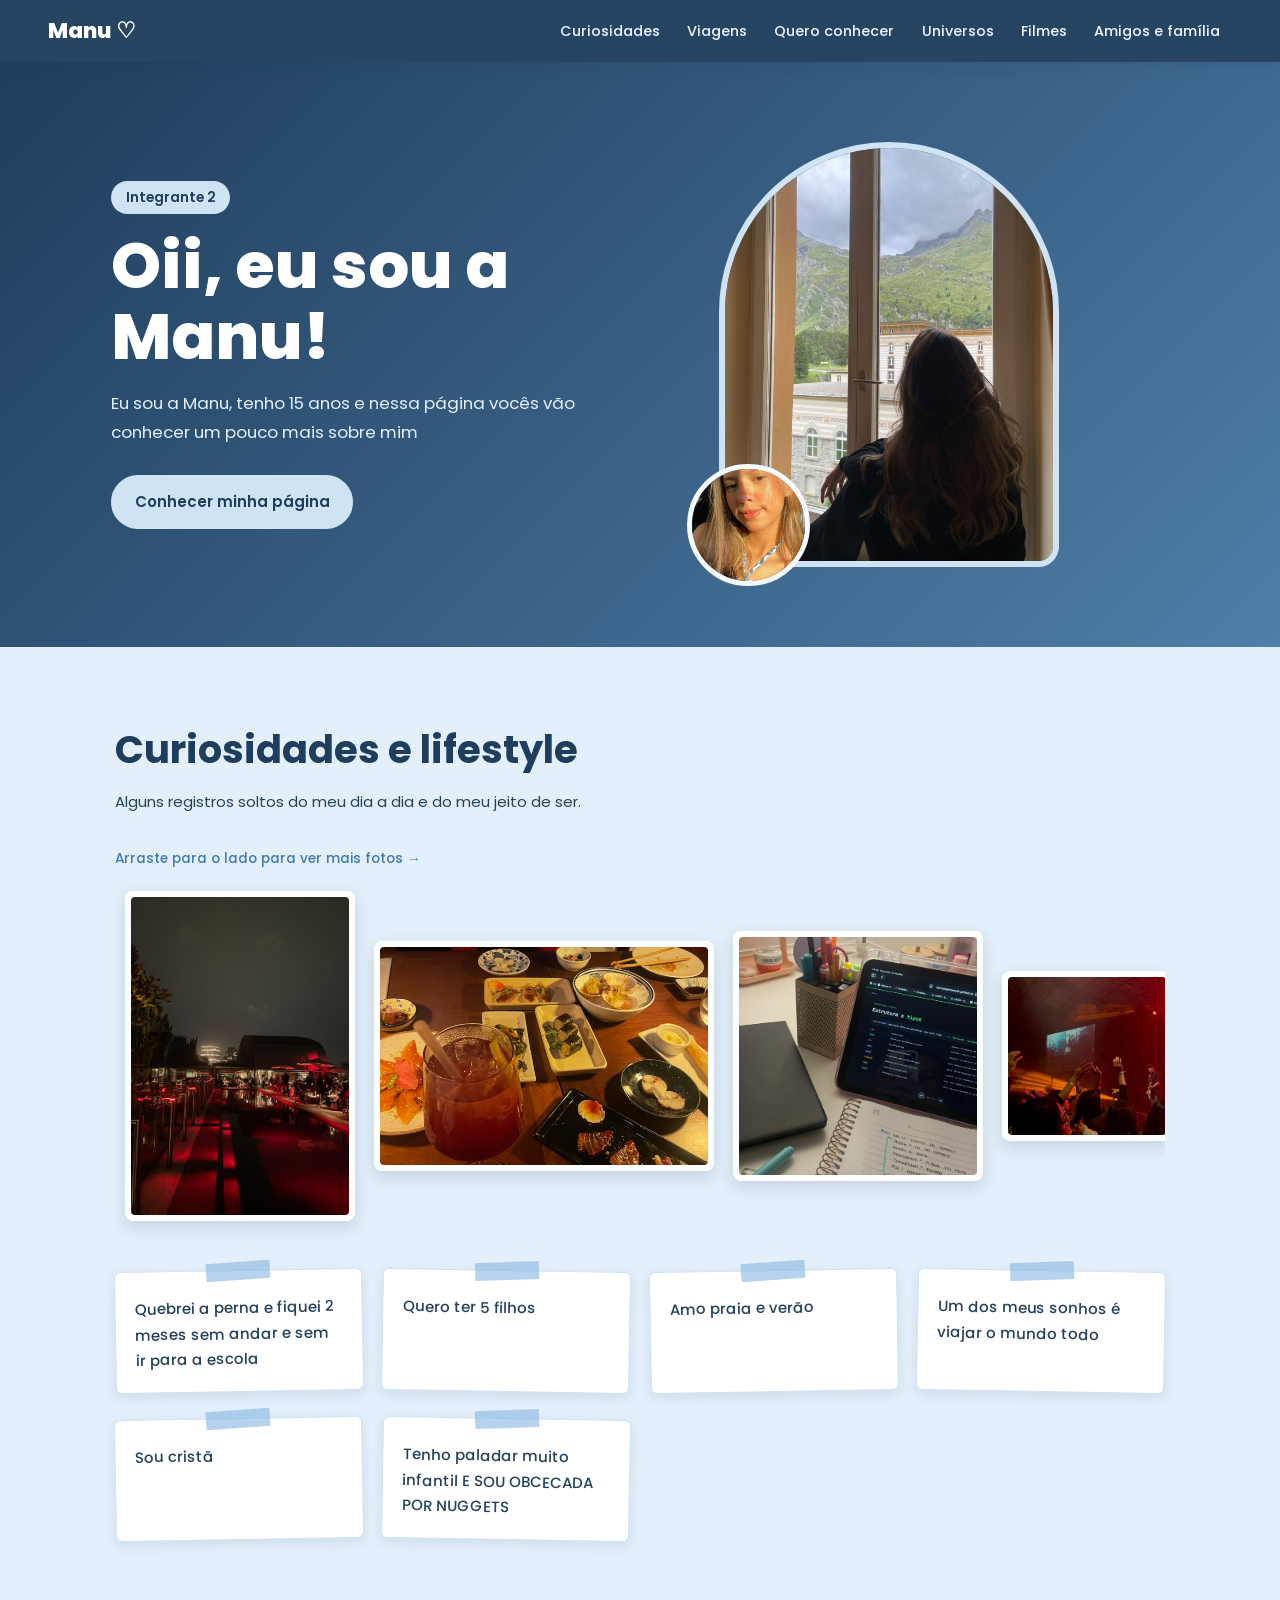
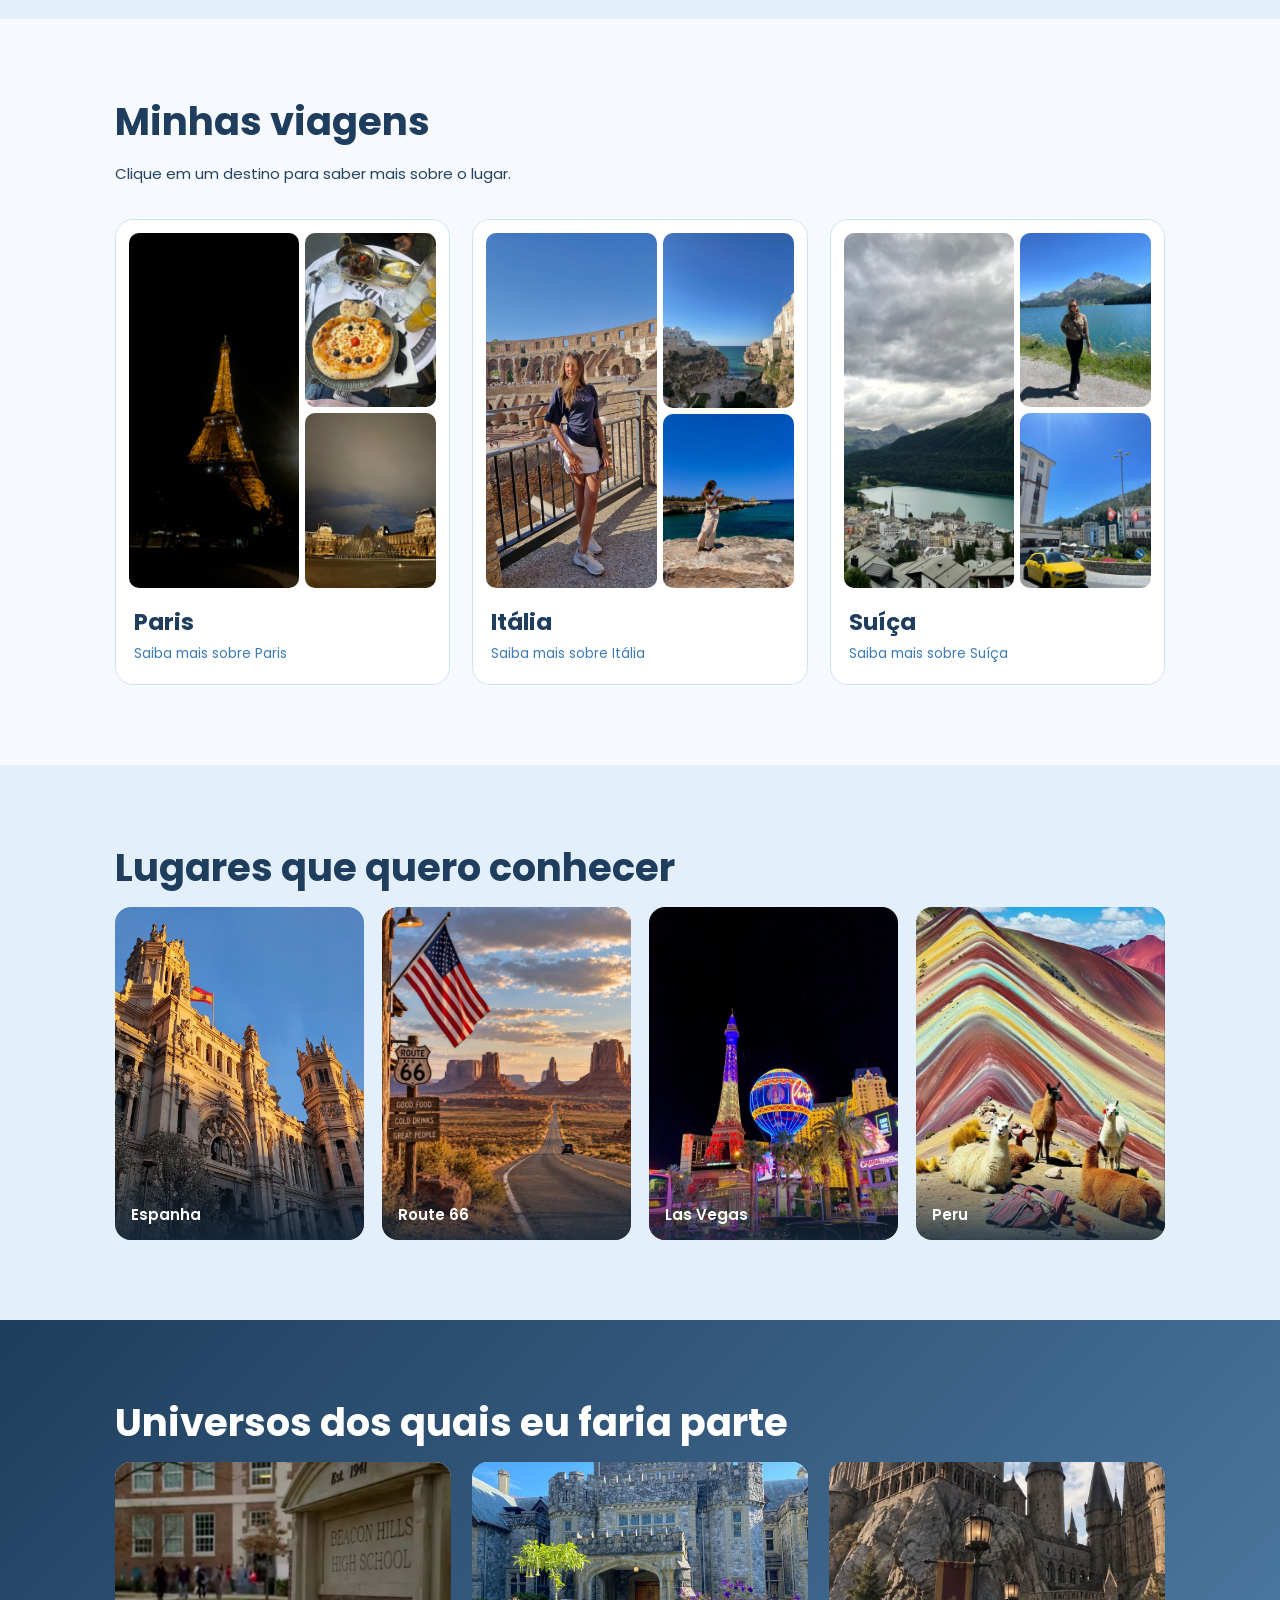
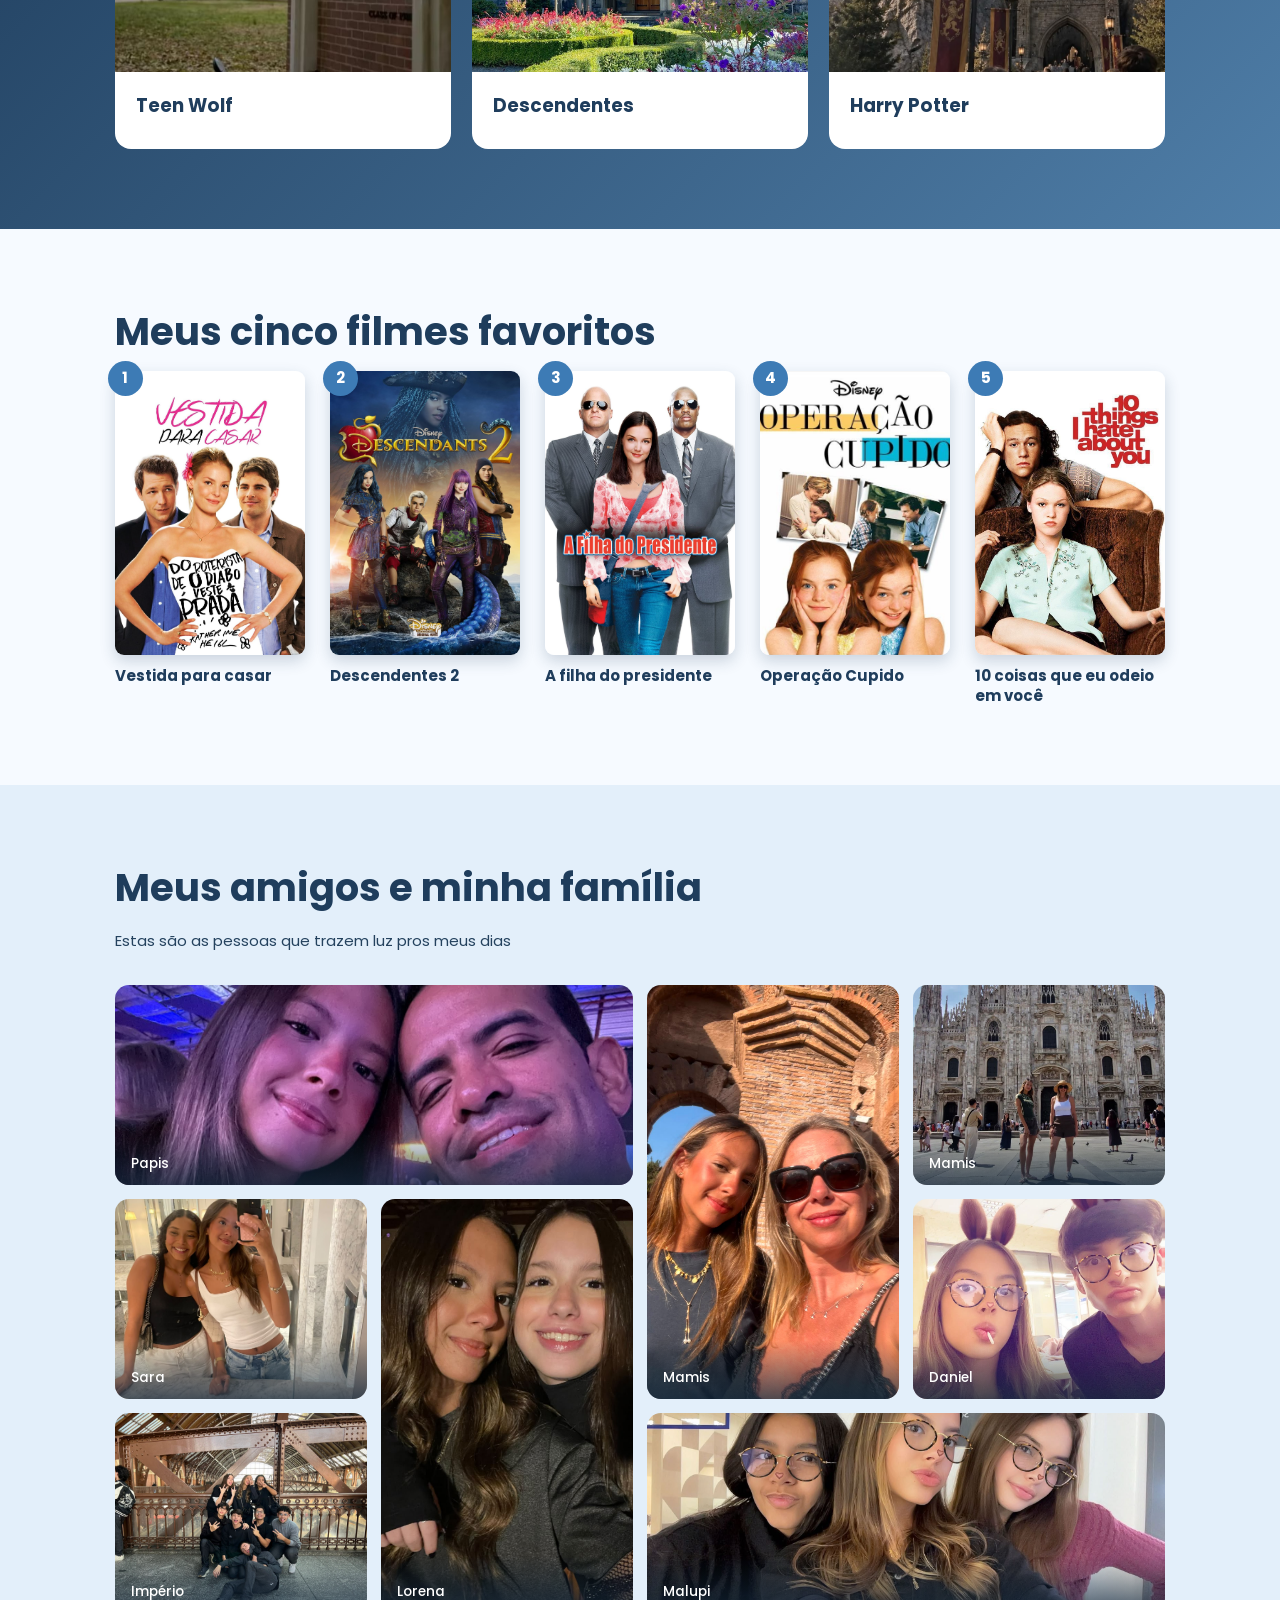
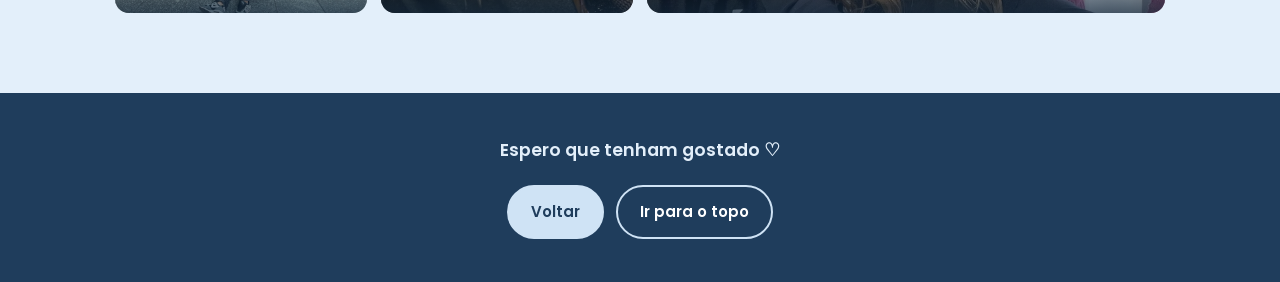
==== commit c5b2f8f4: "feat(finalizando_alteracoes)" ====
--- a/manu.html
+++ b/manu.html
@@ -15,7 +15,6 @@
 <header class="topo">
     <a class="marca" href="#inicio">Manu ♡</a>
     <nav aria-label="Seções da página">
-        <a href="#sobre">Sobre mim</a>
         <a href="#curiosidades">Curiosidades</a>
         <a href="#viagens">Viagens</a>
         <a href="#quero-conhecer">Quero conhecer</a>
@@ -31,58 +30,18 @@
 <section class="hero" id="inicio">
     <div class="hero-texto">
         <p class="selo">Integrante 2</p>
-        <h1>Oi, eu sou a Manu!</h1>
-        <p class="frase">"[Escreva aqui uma frase que represente a sua personalidade]"</p>
-        <p class="lead">[Escreva aqui uma pequena apresentação: quem você é e o que as pessoas vão encontrar na sua página.]</p>
+        <h1>Oii, eu sou a Manu!</h1>
+        <p class="lead">Eu sou a Manu, tenho 15 anos e nessa página vocês vão conhecer um pouco mais sobre mim</p>
         <div class="botoes">
-            <a class="btn" href="#sobre">Conhecer minha página</a>
+            <a class="btn" href="#curiosidades">Conhecer minha página</a>
         </div>
     </div>
     <div class="hero-fotos">
-        <img class="foto-arco" src="imagens/manu/perfil.jpeg" alt="Foto de perfil da Manu"/>
-        <img class="foto-redonda" src="imagens/manu/redonda.jpeg" alt="Outra foto da Manu"/>
-    </div>
-</section>
-
-<!-- SOBRE -->
-<section id="sobre">
-    <h2>Sobre mim</h2>
-    <p class="intro">Meu nome completo é [nome completo] e eu tenho [idade] anos. Aqui você vai conhecer um pouco da minha personalidade, dos meus hobbies e dos meus interesses.</p>
-
-    <div class="historias">
-        <article class="historia">
-            <img src="imagens/manu/sobre1.jpeg" alt="Foto da Manu" loading="lazy"/>
-            <div>
-                <h3>Personalidade</h3>
-                <p>[Escreva aqui como você é]</p>
-            </div>
-        </article>
-
-        <article class="historia">
-            <img src="imagens/manu/sobre2.jpeg" alt="Foto da Manu" loading="lazy"/>
-            <div>
-                <h3>Hobbies</h3>
-                <p>[Escreva aqui o que você gosta de fazer no tempo livre]</p>
-            </div>
-        </article>
-
-        <article class="historia">
-            <img src="imagens/manu/sobre3.jpeg" alt="Foto da Manu" loading="lazy"/>
-            <div>
-                <h3>Interesses</h3>
-                <p>[Escreva aqui o que você gosta de ver, ouvir, ler ou aprender]</p>
-            </div>
-        </article>
-
-        <article class="historia">
-            <img src="imagens/manu/sobre4.jpeg" alt="Foto da Manu" loading="lazy"/>
-            <div>
-                <h3>Um pouco mais sobre mim</h3>
-                <p>[Escreva aqui um pequeno texto sobre você]</p>
-            </div>
-        </article>
-    </div>
-</section>
+        <img class="foto-arco" src="imagens_manu/brisando.jpeg" alt="Foto de perfil da Manu"/>
+        <img class="foto-redonda" src="imagens_manu/loirona.jpeg" alt="Outra foto da Manu"/>
+    </div>
+</section>
+
 
 <!-- CURIOSIDADES E LIFESTYLE -->
 <section id="curiosidades" class="faixa">
@@ -92,24 +51,24 @@
     <!-- faixa de fotos: é só rolar para o lado -->
     <p class="dica">Arraste para o lado para ver mais fotos →</p>
     <div class="fotos-soltas">
-            <figure class="solta alta"><img src="imagens/manu/lifestyle01.jpeg" alt="Foto de lifestyle 1" loading="lazy"/></figure>
-            <figure class="solta larga"><img src="imagens/manu/lifestyle02.jpeg" alt="Foto de lifestyle 2" loading="lazy"/></figure>
-            <figure class="solta quadrada"><img src="imagens/manu/lifestyle03.jpeg" alt="Foto de lifestyle 3" loading="lazy"/></figure>
-            <figure class="solta pequena"><img src="imagens/manu/lifestyle04.jpeg" alt="Foto de lifestyle 4" loading="lazy"/></figure>
-            <figure class="solta larga"><img src="imagens/manu/lifestyle05.jpeg" alt="Foto de lifestyle 5" loading="lazy"/></figure>
-            <figure class="solta alta"><img src="imagens/manu/lifestyle06.jpeg" alt="Foto de lifestyle 6" loading="lazy"/></figure>
-            <figure class="solta pequena"><img src="imagens/manu/lifestyle07.jpeg" alt="Foto de lifestyle 7" loading="lazy"/></figure>
-            <figure class="solta quadrada"><img src="imagens/manu/lifestyle08.jpeg" alt="Foto de lifestyle 8" loading="lazy"/></figure>
+            <figure class="solta alta"><img src="imagens_manu/restaurante.jpeg" alt="Foto de lifestyle 1" loading="lazy"/></figure>
+            <figure class="solta larga"><img src="imagens_manu/japa.jpeg" alt="Foto de lifestyle 2" loading="lazy"/></figure>
+            <figure class="solta quadrada"><img src="imagens_manu/estudo.jpeg" alt="Foto de lifestyle 3" loading="lazy"/></figure>
+            <figure class="solta pequena"><img src="imagens_manu/show_louvor.jpeg" alt="Foto de lifestyle 4" loading="lazy"/></figure>
+            <figure class="solta larga"><img src="imagens_manu/brownie.jpeg" alt="Foto de lifestyle 5" loading="lazy"/></figure>
+            <figure class="solta alta"><img src="imagens_manu/ceu.jpeg" alt="Foto de lifestyle 6" loading="lazy"/></figure>
+            <figure class="solta pequena"><img src="imagens_manu/ootd_2.jpeg" alt="Foto de lifestyle 7" loading="lazy"/></figure>
+            <figure class="solta quadrada"><img src="imagens_manu/jantar.jpeg" alt="Foto de lifestyle 8" loading="lazy"/></figure>
     </div>
 
     <!-- curiosidades em forma de bilhetinhos -->
     <ul class="bilhetes">
-            <li>[Escreva aqui uma curiosidade sobre você]</li>
-            <li>[Escreva aqui uma curiosidade sobre você]</li>
-            <li>[Escreva aqui uma curiosidade sobre você]</li>
-            <li>[Escreva aqui uma curiosidade sobre você]</li>
-            <li>[Escreva aqui uma curiosidade sobre você]</li>
-            <li>[Escreva aqui uma curiosidade sobre você]</li>
+            <li>Quebrei a perna e fiquei 2 meses sem andar e sem ir para a escola</li>
+            <li>Quero ter 5 filhos</li>
+            <li>Amo praia e verão </li>
+            <li>Um dos meus sonhos é viajar o mundo todo </li>
+            <li>Sou cristã </li>
+            <li>Tenho paladar muito infantil E SOU OBCECADA POR NUGGETS</li>
     </ul>
 </section>
 
@@ -121,27 +80,27 @@
     <div class="destinos">
         <a class="destino" href="https://pt.wikipedia.org/wiki/Paris" target="_blank" rel="noopener">
             <div class="colagem">
-                <img src="imagens/manu/paris1.jpeg" alt="Foto de Paris" loading="lazy"/>
-                <img src="imagens/manu/paris2.jpeg" alt="Foto de Paris" loading="lazy"/>
-                <img src="imagens/manu/paris3.jpeg" alt="Foto de Paris" loading="lazy"/>
+                <img src="imagens_manu/torre_eiffel.jpeg" alt="Foto de Paris" loading="lazy"/>
+                <img src="imagens_manu/pizza.jpeg" alt="Foto de Paris" loading="lazy"/>
+                <img src="imagens_manu/louvre.jpeg" alt="Foto de Paris" loading="lazy"/>
             </div>
             <span class="destino-nome">Paris</span>
             <span class="destino-link">Saiba mais sobre Paris</span>
         </a>
         <a class="destino" href="https://pt.wikipedia.org/wiki/It%C3%A1lia" target="_blank" rel="noopener">
             <div class="colagem">
-                <img src="imagens/manu/italia1.jpeg" alt="Foto de Itália" loading="lazy"/>
-                <img src="imagens/manu/italia2.jpeg" alt="Foto de Itália" loading="lazy"/>
-                <img src="imagens/manu/italia3.jpeg" alt="Foto de Itália" loading="lazy"/>
+                <img src="imagens_manu/manu_voando.jpeg" alt="Foto de Itália" loading="lazy"/>
+                <img src="imagens_manu/paisagem_italia.jpeg" alt="Foto de Itália" loading="lazy"/>
+                <img src="imagens_manu/manu_oculos.jpeg" alt="Foto de Itália" loading="lazy"/>
             </div>
             <span class="destino-nome">Itália</span>
             <span class="destino-link">Saiba mais sobre Itália</span>
         </a>
         <a class="destino" href="https://pt.wikipedia.org/wiki/Su%C3%AD%C3%A7a" target="_blank" rel="noopener">
             <div class="colagem">
-                <img src="imagens/manu/suica1.jpeg" alt="Foto de Suíça" loading="lazy"/>
-                <img src="imagens/manu/suica2.jpeg" alt="Foto de Suíça" loading="lazy"/>
-                <img src="imagens/manu/suica3.jpeg" alt="Foto de Suíça" loading="lazy"/>
+                <img src="imagens_manu/paisagem_suica.jpeg" alt="Foto de Suíça" loading="lazy"/>
+                <img src="imagens_manu/manu_suica.jpeg" alt="Foto de Suíça" loading="lazy"/>
+                <img src="imagens_manu/praca_suica.jpeg" alt="Foto de Suíça" loading="lazy"/>
             </div>
             <span class="destino-nome">Suíça</span>
             <span class="destino-link">Saiba mais sobre Suíça</span>
@@ -152,32 +111,23 @@
 <!-- LUGARES QUE QUERO CONHECER -->
 <section id="quero-conhecer" class="faixa">
     <h2>Lugares que quero conhecer</h2>
-    <p class="intro">[Escreva aqui uma frase sobre os lugares dos seus sonhos]</p>
 
     <div class="lugares">
-        <a class="lugar" href="#" target="_blank" rel="noopener">
-            <img src="imagens/manu/quero1.jpeg" alt="Lugar que quero conhecer 1" loading="lazy"/>
-            <span>[Nome do lugar]</span>
-        </a>
-        <a class="lugar" href="#" target="_blank" rel="noopener">
-            <img src="imagens/manu/quero2.jpeg" alt="Lugar que quero conhecer 2" loading="lazy"/>
-            <span>[Nome do lugar]</span>
-        </a>
-        <a class="lugar" href="#" target="_blank" rel="noopener">
-            <img src="imagens/manu/quero3.jpeg" alt="Lugar que quero conhecer 3" loading="lazy"/>
-            <span>[Nome do lugar]</span>
-        </a>
-        <a class="lugar" href="#" target="_blank" rel="noopener">
-            <img src="imagens/manu/quero4.jpeg" alt="Lugar que quero conhecer 4" loading="lazy"/>
-            <span>[Nome do lugar]</span>
-        </a>
-        <a class="lugar" href="#" target="_blank" rel="noopener">
-            <img src="imagens/manu/quero5.jpeg" alt="Lugar que quero conhecer 5" loading="lazy"/>
-            <span>[Nome do lugar]</span>
-        </a>
-        <a class="lugar" href="#" target="_blank" rel="noopener">
-            <img src="imagens/manu/quero6.jpeg" alt="Lugar que quero conhecer 6" loading="lazy"/>
-            <span>[Nome do lugar]</span>
+        <a class="lugar" href="https://pt.wikipedia.org/wiki/Espanha" target="_blank" rel="noopener">
+            <img src="imagens_manu/espanha.jpeg" alt="Lugar que quero conhecer 1" loading="lazy"/>
+            <span>Espanha</span>
+        </a>
+        <a class="lugar" href="https://pt.wikipedia.org/wiki/U.S._Route_66" target="_blank" rel="noopener">
+            <img src="imagens_manu/route_66.jpeg" alt="Lugar que quero conhecer 2" loading="lazy"/>
+            <span>Route 66</span>
+        </a>
+        <a class="lugar" href="https://pt.wikipedia.org/wiki/Las_Vegas" target="_blank" rel="noopener">
+            <img src="imagens_manu/las_vegas.jpeg" alt="Lugar que quero conhecer 3" loading="lazy"/>
+            <span>Las Vegas</span>
+        </a>
+        <a class="lugar" href="https://pt.wikipedia.org/wiki/Peru" target="_blank" rel="noopener">
+            <img src="imagens_manu/peru.jpeg" alt="Lugar que quero conhecer 4" loading="lazy"/>
+            <span>Peru</span>
         </a>
     </div>
 </section>
@@ -185,35 +135,24 @@
 <!-- UNIVERSOS DOS QUAIS EU FARIA PARTE -->
 <section id="universos" class="escura">
     <h2>Universos dos quais eu faria parte</h2>
-    <p class="intro">[Escreva aqui uma frase sobre os universos de filmes, séries e livros que você gostaria de viver]</p>
 
     <div class="universos">
         <article class="universo">
-            <img src="imagens/manu/universo1.jpeg" alt="Imagem do universo 1" loading="lazy"/>
+            <img src="imagens_manu/teen_wolf.jpeg" alt="Imagem do universo 1" loading="lazy"/>
             <div>
-                <h3>[Nome do universo]</h3>
-                <p>[Escreva aqui por que você gostaria de fazer parte desse universo]</p>
+                <h3>Teen Wolf</h3>
             </div>
         </article>
         <article class="universo">
-            <img src="imagens/manu/universo2.jpeg" alt="Imagem do universo 2" loading="lazy"/>
+            <img src="imagens_manu/descendentes.jpeg" alt="Imagem do universo 2" loading="lazy"/>
             <div>
-                <h3>[Nome do universo]</h3>
-                <p>[Escreva aqui por que você gostaria de fazer parte desse universo]</p>
+                <h3>Descendentes</h3>
             </div>
         </article>
         <article class="universo">
-            <img src="imagens/manu/universo3.jpeg" alt="Imagem do universo 3" loading="lazy"/>
+            <img src="imagens_manu/harry_potter.jpeg" alt="Imagem do universo 3" loading="lazy"/>
             <div>
-                <h3>[Nome do universo]</h3>
-                <p>[Escreva aqui por que você gostaria de fazer parte desse universo]</p>
-            </div>
-        </article>
-        <article class="universo">
-            <img src="imagens/manu/universo4.jpeg" alt="Imagem do universo 4" loading="lazy"/>
-            <div>
-                <h3>[Nome do universo]</h3>
-                <p>[Escreva aqui por que você gostaria de fazer parte desse universo]</p>
+                <h3>Harry Potter</h3>
             </div>
         </article>
     </div>
@@ -224,34 +163,27 @@
     <h2>Meus cinco filmes favoritos</h2>
     <ol class="filmes">
         <li>
-            <img src="imagens/manu/filme1.jpeg" alt="Pôster do filme 1" loading="lazy"/>
-            <strong>[Nome do filme]</strong>
-            <em>[ANO]</em>
-            <p>[Escreva aqui o motivo pelo qual você gosta desse filme]</p>
-        </li>
-        <li>
-            <img src="imagens/manu/filme2.jpeg" alt="Pôster do filme 2" loading="lazy"/>
-            <strong>[Nome do filme]</strong>
-            <em>[ANO]</em>
-            <p>[Escreva aqui o motivo pelo qual você gosta desse filme]</p>
-        </li>
-        <li>
-            <img src="imagens/manu/filme3.jpeg" alt="Pôster do filme 3" loading="lazy"/>
-            <strong>[Nome do filme]</strong>
-            <em>[ANO]</em>
-            <p>[Escreva aqui o motivo pelo qual você gosta desse filme]</p>
-        </li>
-        <li>
-            <img src="imagens/manu/filme4.jpeg" alt="Pôster do filme 4" loading="lazy"/>
-            <strong>[Nome do filme]</strong>
-            <em>[ANO]</em>
-            <p>[Escreva aqui o motivo pelo qual você gosta desse filme]</p>
-        </li>
-        <li>
-            <img src="imagens/manu/filme5.jpeg" alt="Pôster do filme 5" loading="lazy"/>
-            <strong>[Nome do filme]</strong>
-            <em>[ANO]</em>
-            <p>[Escreva aqui o motivo pelo qual você gosta desse filme]</p>
+            <img src="imagens_manu/filme_1.jpeg" alt="Pôster do filme 1" loading="lazy"/>
+            <strong>Vestida para casar</strong>
+
+        </li>
+        <li>
+            <img src="imagens_manu/filme_2.jpeg" alt="Pôster do filme 2" loading="lazy"/>
+            <strong>Descendentes 2</strong>
+
+        </li>
+        <li>
+            <img src="imagens_manu/filme_3.jpeg" alt="Pôster do filme 3" loading="lazy"/>
+            <strong>A filha do presidente</strong>
+        </li>
+        <li>
+            <img src="imagens_manu/filme_4.jpeg" alt="Pôster do filme 4" loading="lazy"/>
+            <strong>Operação Cupido</strong>
+            
+        </li>
+        <li>
+            <img src="imagens_manu/filme_5.jpeg" alt="Pôster do filme 5" loading="lazy"/>
+            <strong>10 coisas que eu odeio em você</strong>
         </li>
     </ol>
 </section>
@@ -259,40 +191,40 @@
 <!-- AMIGOS E FAMÍLIA -->
 <section id="amigos" class="faixa">
     <h2>Meus amigos e minha família</h2>
-    <p class="intro">[Escreva aqui uma frase sobre as pessoas importantes da sua vida]</p>
+    <p class="intro">Estas são as pessoas que trazem luz pros meus dias</p>
 
     <div class="galeria">
         <figure class="larga">
-            <img src="imagens/manu/amigos1.jpeg" alt="Foto com amigos e família 1" loading="lazy"/>
-            <figcaption>[Legenda]</figcaption>
+            <img src="imagens_manu/manu_papai.jpeg" alt="Foto com amigos e família 1" loading="lazy"/>
+            <figcaption>Papis</figcaption>
         </figure>
         <figure class="alta">
-            <img src="imagens/manu/amigos2.jpeg" alt="Foto com amigos e família 2" loading="lazy"/>
-            <figcaption>[Legenda]</figcaption>
-        </figure>
-        <figure>
-            <img src="imagens/manu/amigos3.jpeg" alt="Foto com amigos e família 3" loading="lazy"/>
-            <figcaption>[Legenda]</figcaption>
-        </figure>
-        <figure>
-            <img src="imagens/manu/amigos4.jpeg" alt="Foto com amigos e família 4" loading="lazy"/>
-            <figcaption>[Legenda]</figcaption>
+            <img src="imagens_manu/manu_mamae.jpeg" alt="Foto com amigos e família 2" loading="lazy"/>
+            <figcaption>Mamis</figcaption>
+        </figure>
+        <figure>
+            <img src="imagens_manu/manu_mamae_2.jpeg" alt="Foto com amigos e família 3" loading="lazy"/>
+            <figcaption>Mamis</figcaption>
+        </figure>
+        <figure>
+            <img src="imagens_manu/manu_sara.jpeg" alt="Foto com amigos e família 4" loading="lazy"/>
+            <figcaption>Sara</figcaption>
         </figure>
         <figure class="alta">
-            <img src="imagens/manu/amigos5.jpeg" alt="Foto com amigos e família 5" loading="lazy"/>
-            <figcaption>[Legenda]</figcaption>
+            <img src="imagens_manu/manu_lorena.jpeg" alt="Foto com amigos e família 5" loading="lazy"/>
+            <figcaption>Lorena</figcaption>
         </figure>
         <figure class="larga">
-            <img src="imagens/manu/amigos6.jpeg" alt="Foto com amigos e família 6" loading="lazy"/>
-            <figcaption>[Legenda]</figcaption>
-        </figure>
-        <figure>
-            <img src="imagens/manu/amigos7.jpeg" alt="Foto com amigos e família 7" loading="lazy"/>
-            <figcaption>[Legenda]</figcaption>
-        </figure>
-        <figure>
-            <img src="imagens/manu/amigos8.jpeg" alt="Foto com amigos e família 8" loading="lazy"/>
-            <figcaption>[Legenda]</figcaption>
+            <img src="imagens_manu/malupi_efeito.jpeg" alt="Foto com amigos e família 6" loading="lazy"/>
+            <figcaption>Malupi</figcaption>
+        </figure>
+        <figure>
+            <img src="imagens_manu/manu_daniel.jpeg" alt="Foto com amigos e família 7" loading="lazy"/>
+            <figcaption>Daniel</figcaption>
+        </figure>
+        <figure>
+            <img src="imagens_manu/imperio.jpeg" alt="Foto com amigos e família 8" loading="lazy"/>
+            <figcaption>Império</figcaption>
         </figure>
     </div>
 </section>
--- a/manu.css
+++ b/manu.css
@@ -217,12 +217,6 @@
     margin-bottom: 1rem;
 }
 
-.frase {
-    font-size: 1.2rem;
-    font-style: italic;
-    margin-bottom: .8rem;
-}
-
 .lead {
     font-size: 1.05rem;
     color: #e3effa;
@@ -271,49 +265,6 @@
     transform: scale(1.12) rotate(-4deg);
 }
 
-/* ===== Sobre mim ===== */
-
-#sobre h2 {
-    text-align: left;
-}
-
-#sobre .intro {
-    max-width: 1050px;
-    margin: 0 auto 2rem;
-}
-
-.historias {
-    display: grid;
-    grid-template-columns: repeat(2, 1fr);
-    gap: 1.3rem;
-}
-
-.historia {
-    display: flex;
-    flex-direction: column;
-    background: var(--branco);
-    border-radius: 16px;
-    overflow: hidden;
-    border: 1px solid var(--detalhe);
-    transition: transform .2s, box-shadow .2s;
-}
-
-.historia:hover {
-    transform: translateY(-4px);
-    box-shadow: 0 9px 22px rgba(31, 61, 92, .12);
-}
-
-.historia img {
-    width: 100%;
-    aspect-ratio: 4 / 3;
-    object-fit: cover;
-    object-position: center 30%;
-}
-
-.historia div {
-    padding: 1.2rem 1.4rem 1.5rem;
-}
-
 /* ===== Curiosidades e lifestyle ===== */
 
 #curiosidades h2 {
@@ -366,14 +317,6 @@
 .solta.larga    { width: 340px; height: 230px; }
 .solta.quadrada { width: 250px; height: 250px; }
 .solta.pequena  { width: 170px; height: 170px; }
-
-/* inclinação e posição diferentes em cada foto */
-.solta:nth-child(odd)  { transform: rotate(-1.5deg); }
-.solta:nth-child(even) { transform: rotate(1.5deg); }
-
-.solta:nth-child(3n + 1) { align-self: flex-start; }
-.solta:nth-child(3n + 2) { align-self: center; }
-.solta:nth-child(3n)     { align-self: flex-end; }
 
 .solta:hover {
     transform: rotate(0) scale(1.03);
@@ -493,11 +436,6 @@
     text-align: left;
 }
 
-#quero-conhecer .intro {
-    max-width: 1050px;
-    margin: 0 auto 2rem;
-}
-
 .lugares {
     display: grid;
     grid-template-columns: repeat(auto-fill, minmax(210px, 1fr));
@@ -542,11 +480,6 @@
     text-align: left;
 }
 
-#universos .intro {
-    max-width: 1050px;
-    margin: 0 auto 2rem;
-}
-
 .universos {
     display: grid;
     grid-template-columns: repeat(auto-fit, minmax(230px, 1fr));
@@ -640,10 +573,6 @@
     margin-bottom: .3rem;
 }
 
-.filmes p {
-    font-size: .85rem;
-}
-
 /* ===== Amigos e família ===== */
 
 #amigos h2 {
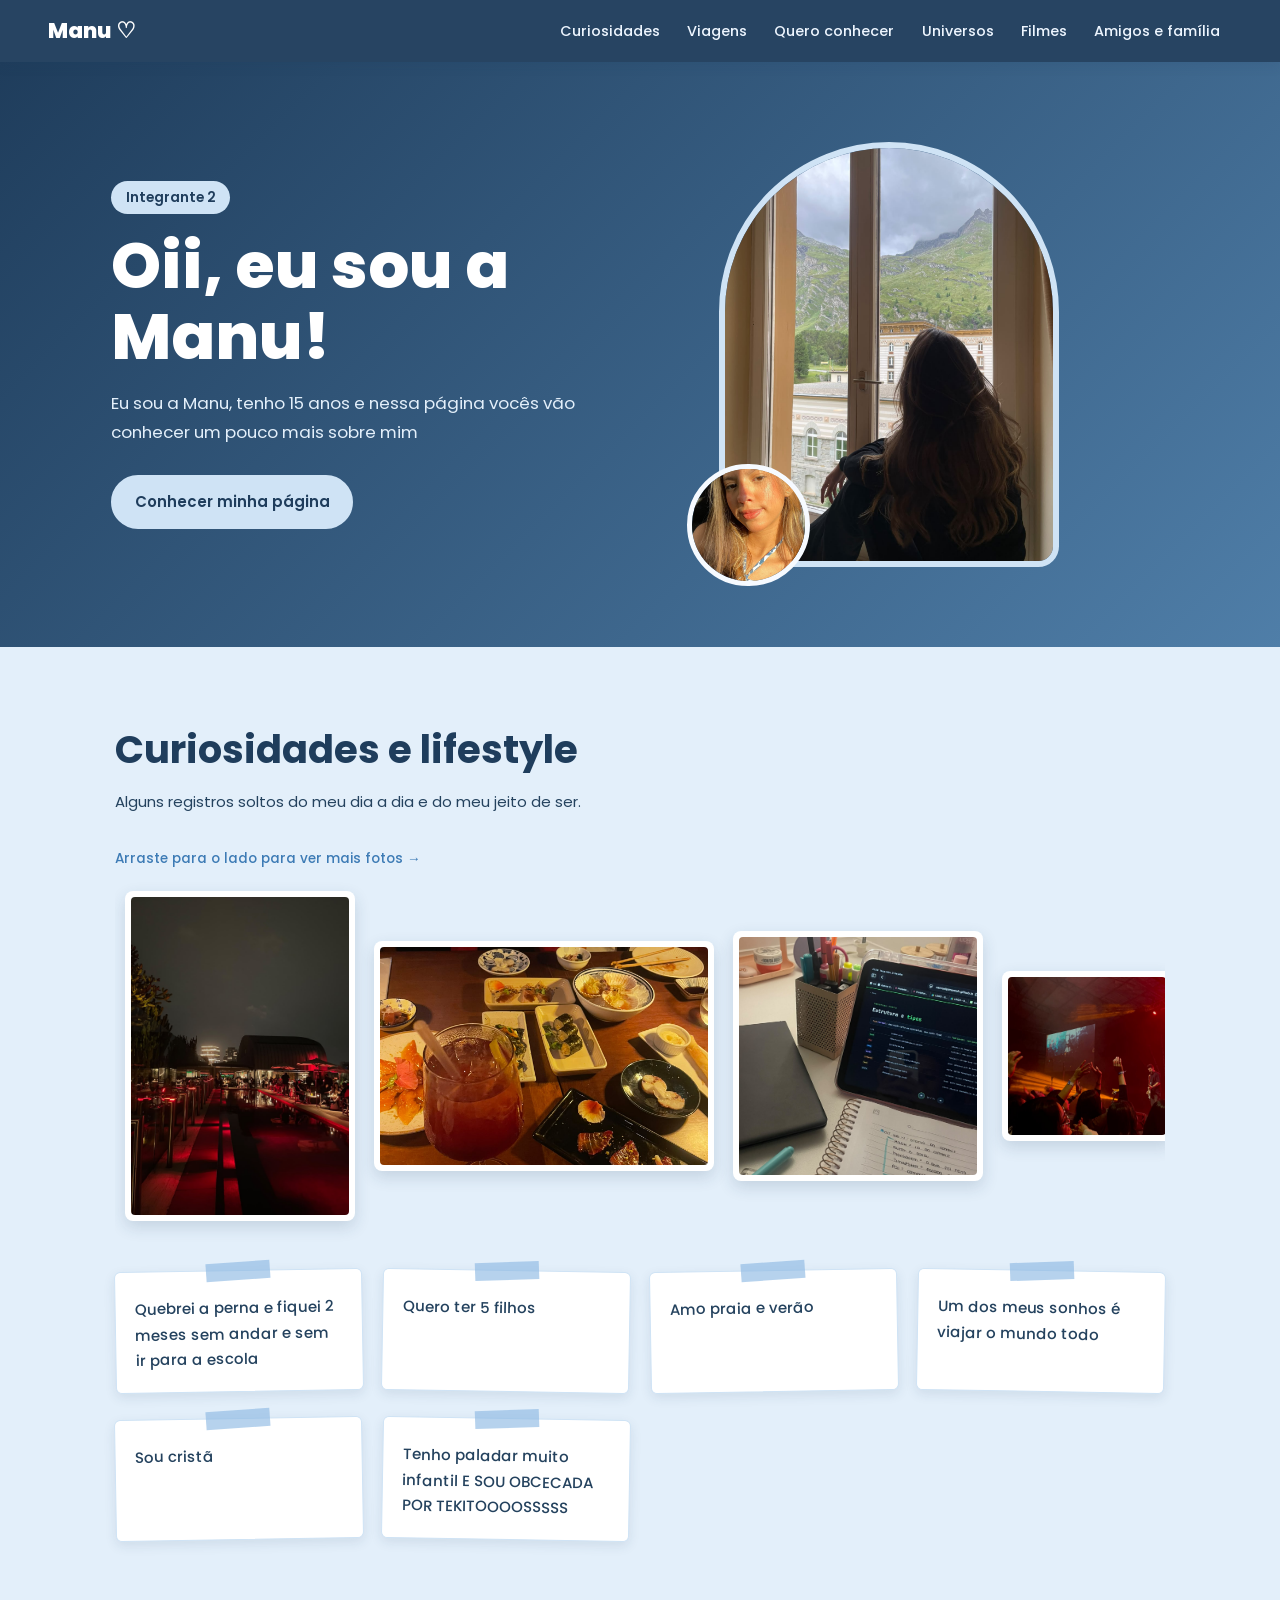
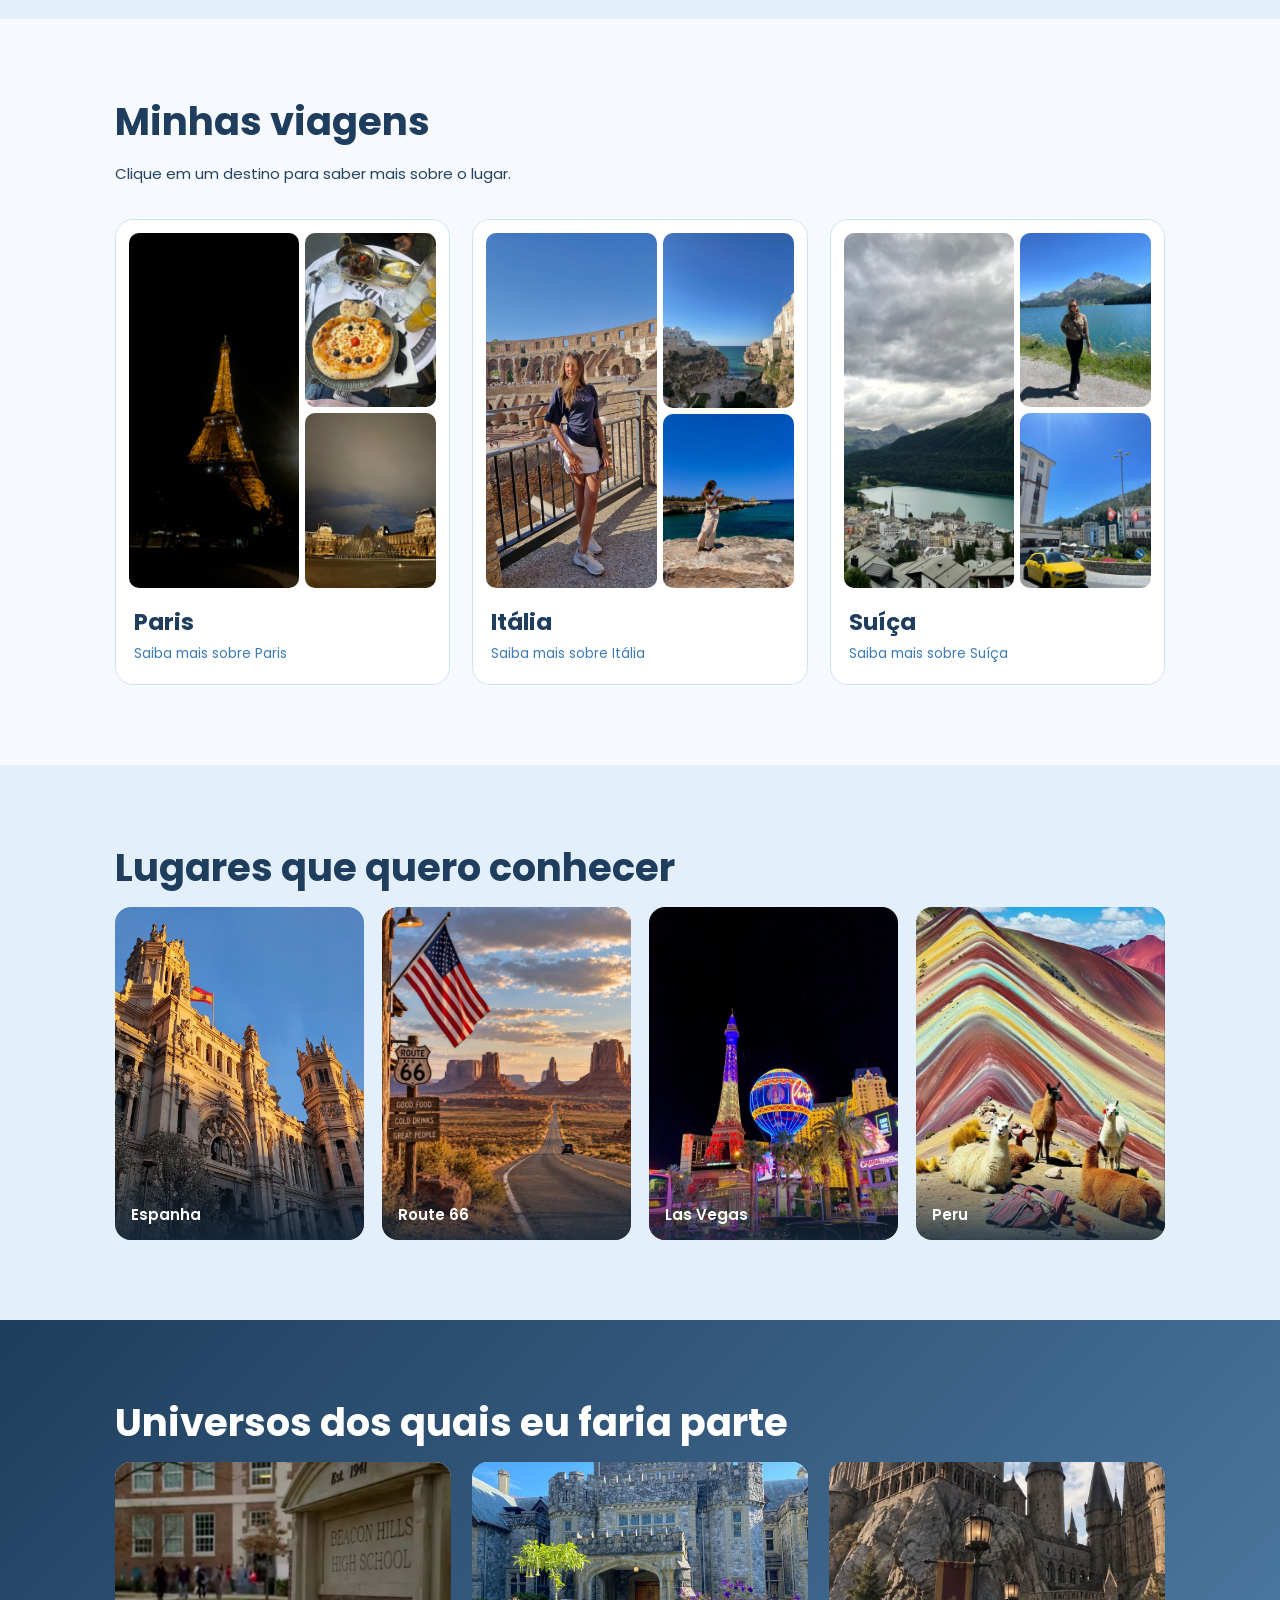
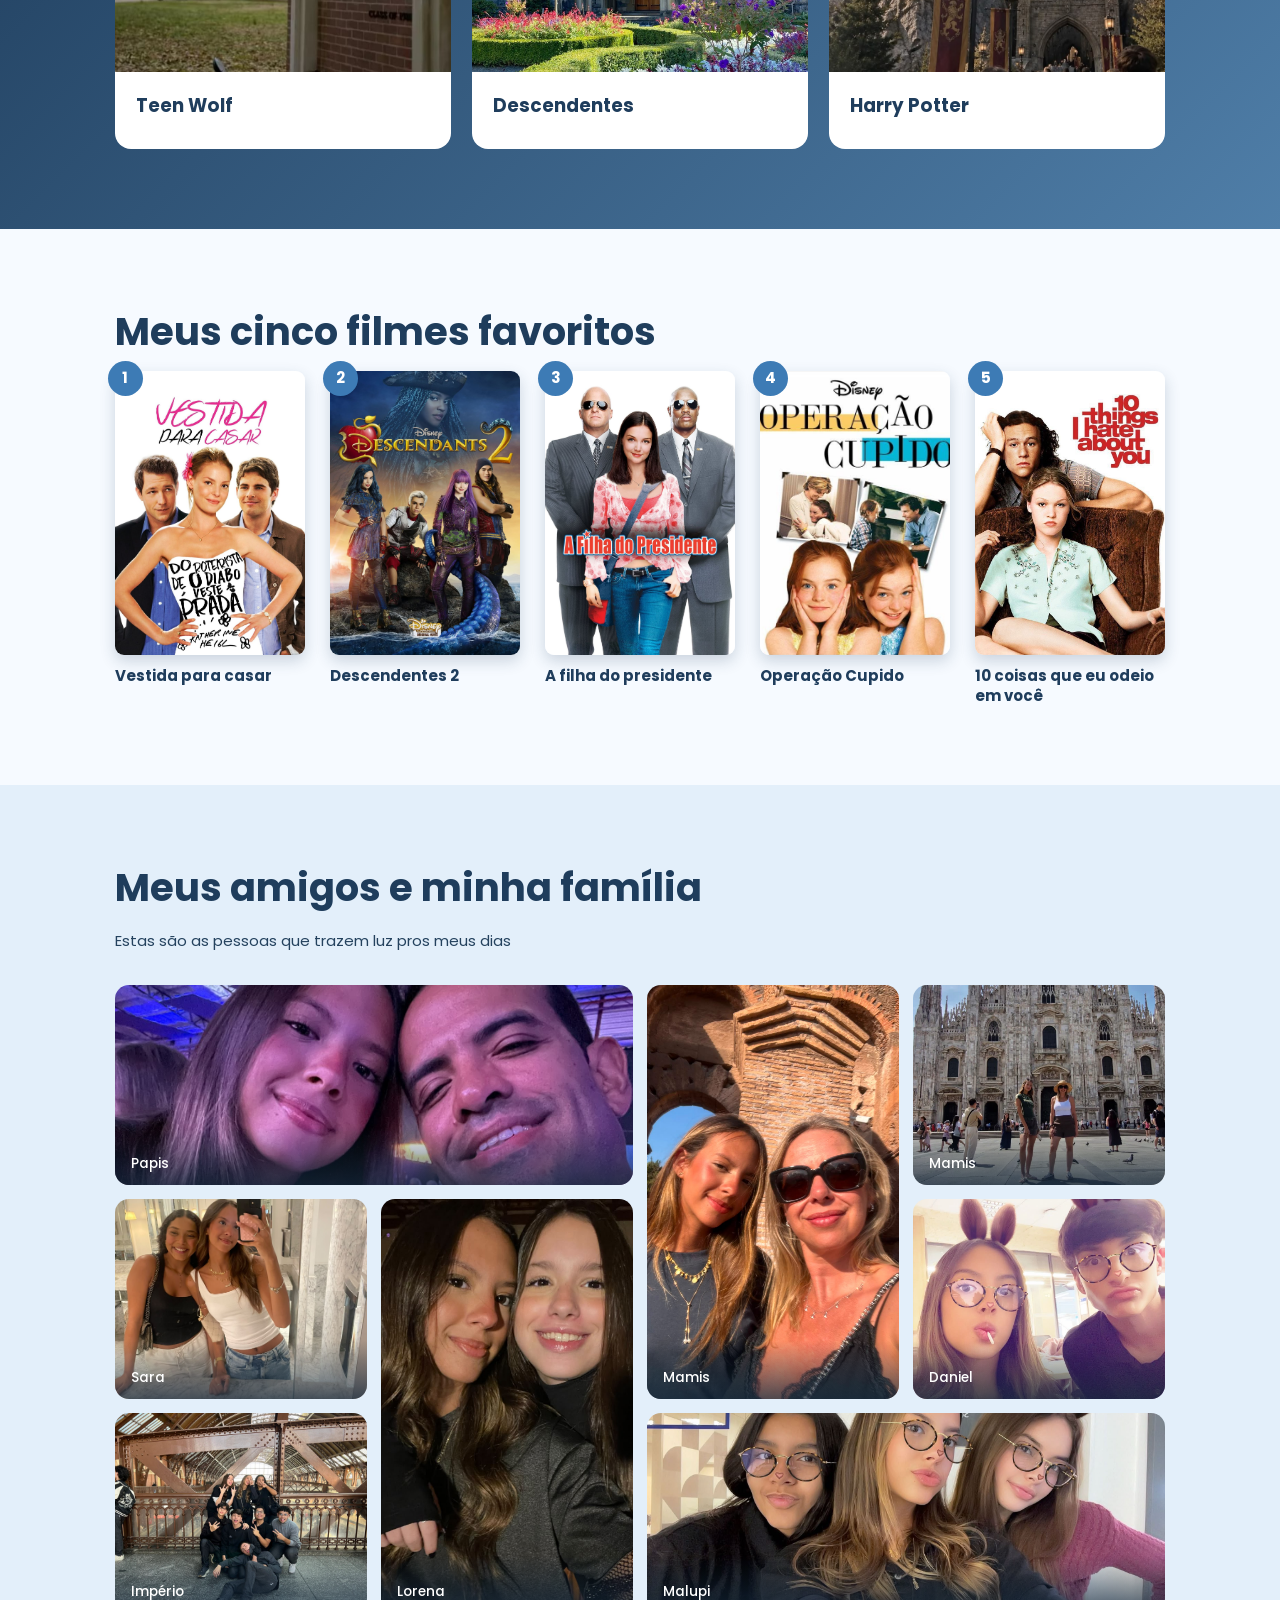
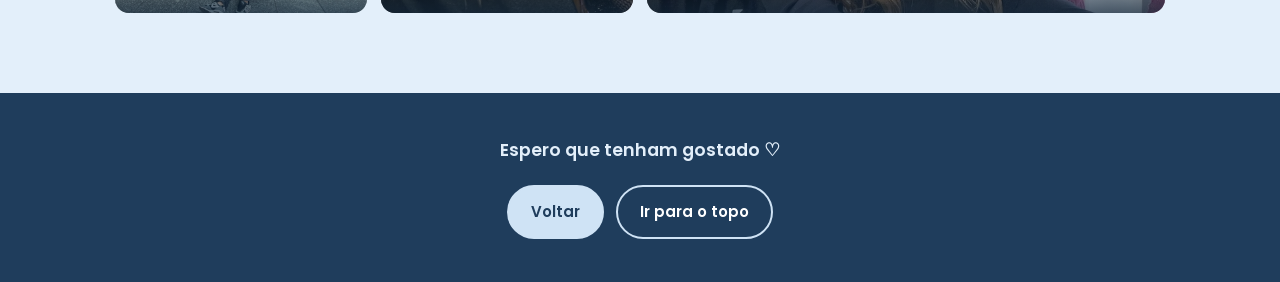
==== commit 4ef5b319: "feat(paginas_finalizadas)" ====
--- a/manu.html
+++ b/manu.html
@@ -68,7 +68,7 @@
             <li>Amo praia e verão </li>
             <li>Um dos meus sonhos é viajar o mundo todo </li>
             <li>Sou cristã </li>
-            <li>Tenho paladar muito infantil E SOU OBCECADA POR NUGGETS</li>
+            <li>Tenho paladar muito infantil E SOU OBCECADA POR TEKITOOOOSSSSS</li> 
     </ul>
 </section>
 
